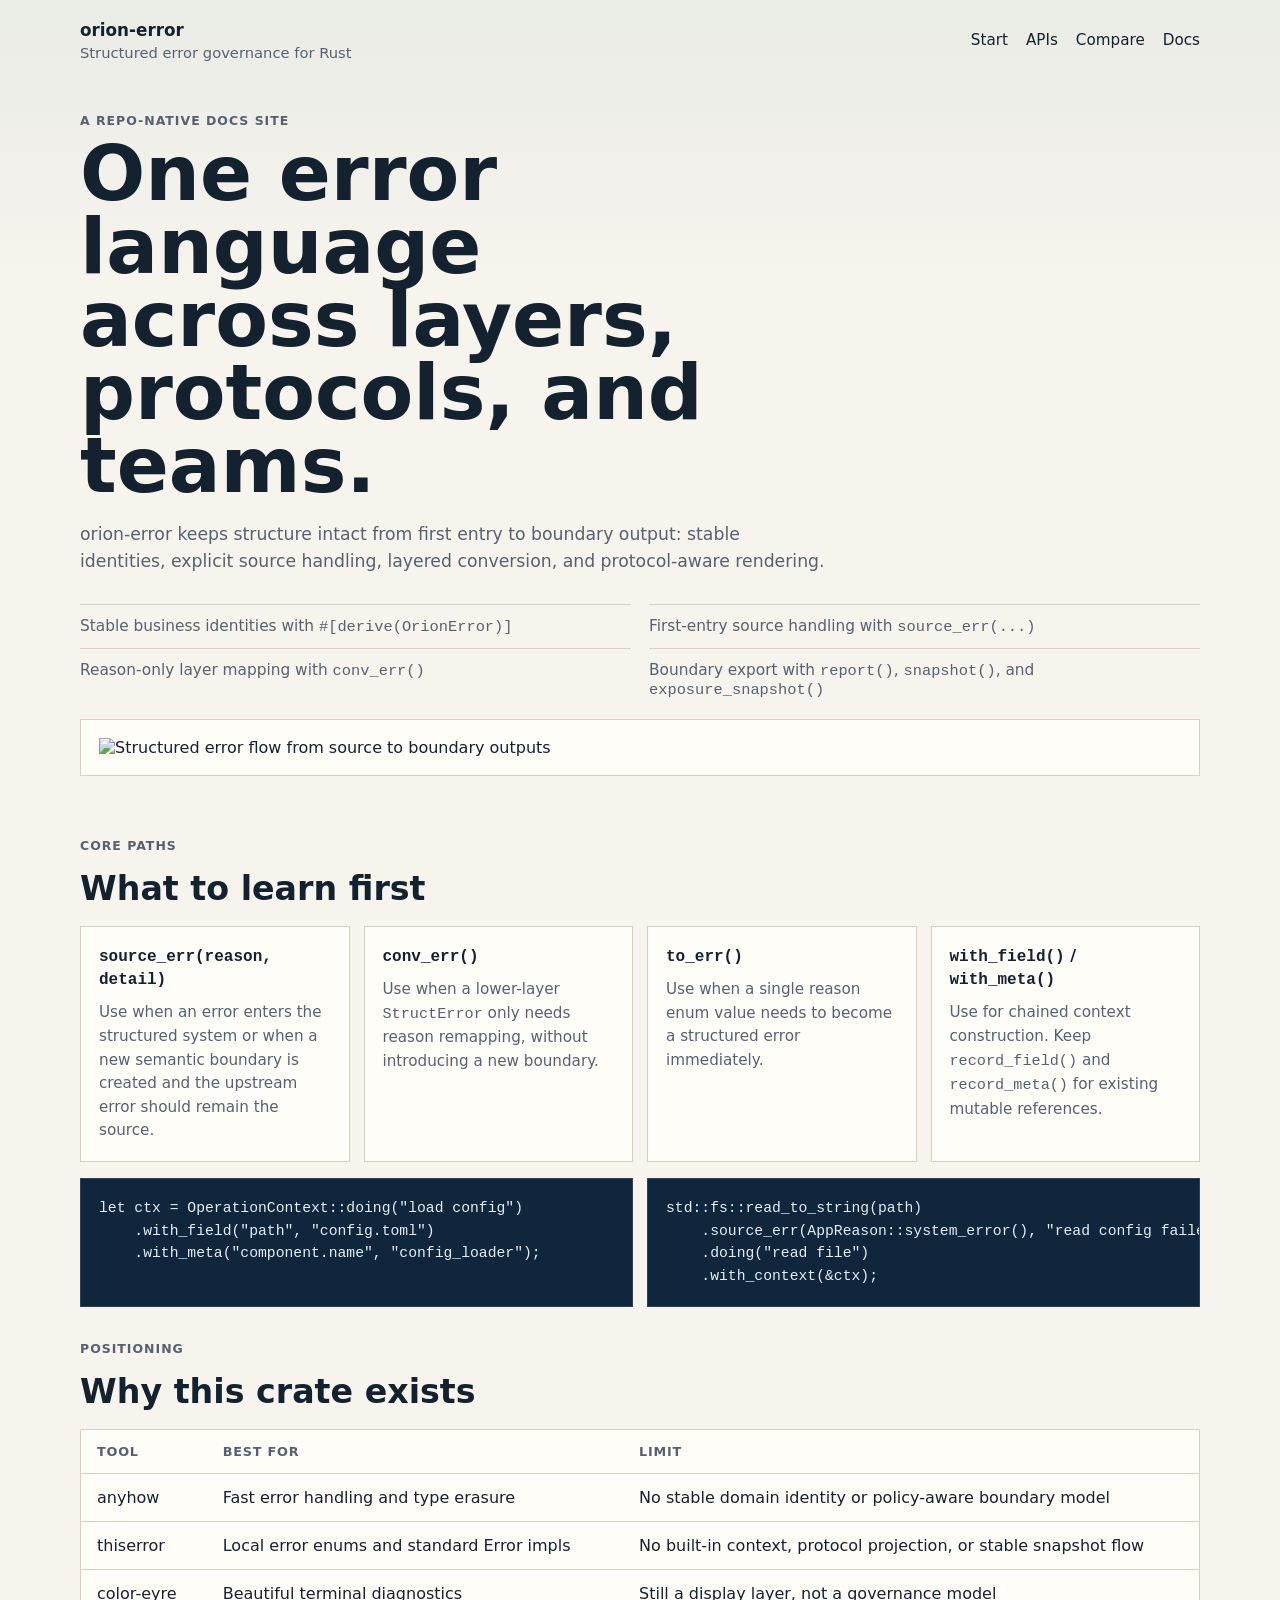
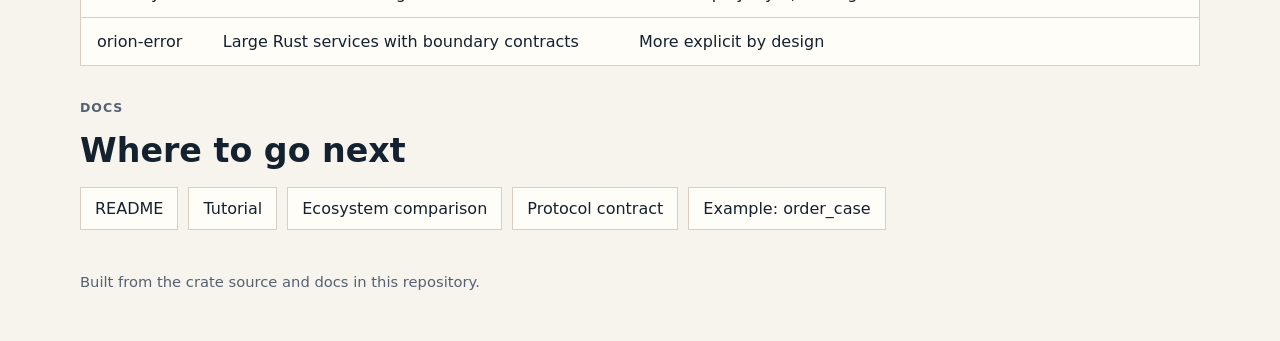
==== site/index.html @ f3ece8a0 "feat: improve context stack display, rename Path -> Call - Context stack now shows outermost first, " ====
<!doctype html>
<html lang="en">
  <head>
    <meta charset="utf-8">
    <meta name="viewport" content="width=device-width, initial-scale=1">
    <title>orion-error - Structured error governance for Rust</title>
    <meta
      name="description"
      content="orion-error is a structured error governance framework for large Rust codebases."
    >
    <link rel="stylesheet" href="./styles.css">
  </head>
  <body>
    <header class="topbar">
      <div class="brand">
        <span class="brand-mark">orion-error</span>
        <span class="brand-sub">Structured error governance for Rust</span>
      </div>
      <nav class="topnav" aria-label="Primary">
        <a href="#start">Start</a>
        <a href="#apis">APIs</a>
        <a href="#compare">Compare</a>
        <a href="#docs">Docs</a>
      </nav>
    </header>

    <main>
      <section class="hero" id="start">
        <p class="eyebrow">A repo-native docs site</p>
        <h1>One error language across layers, protocols, and teams.</h1>
        <p class="lede">
          orion-error keeps structure intact from first entry to boundary output:
          stable identities, explicit source handling, layered conversion, and
          protocol-aware rendering.
        </p>

        <div class="hero-points" aria-label="Key capabilities">
          <div>Stable business identities with <code>#[derive(OrionError)]</code></div>
          <div>First-entry source handling with <code>source_err(...)</code></div>
          <div>Reason-only layer mapping with <code>conv_err()</code></div>
          <div>Boundary export with <code>report()</code>, <code>snapshot()</code>, and <code>exposure_snapshot()</code></div>
        </div>

        <figure class="flow">
          <img src="./assets/flow.svg" alt="Structured error flow from source to boundary outputs">
        </figure>
      </section>

      <section class="band" id="apis">
        <div class="section-head">
          <p class="kicker">Core paths</p>
          <h2>What to learn first</h2>
        </div>

        <div class="api-grid">
          <article>
            <h3><code>source_err(reason, detail)</code></h3>
            <p>Use when an error enters the structured system or when a new semantic boundary is created and the upstream error should remain the source.</p>
          </article>
          <article>
            <h3><code>conv_err()</code></h3>
            <p>Use when a lower-layer <code>StructError</code> only needs reason remapping, without introducing a new boundary.</p>
          </article>
          <article>
            <h3><code>to_err()</code></h3>
            <p>Use when a single reason enum value needs to become a structured error immediately.</p>
          </article>
          <article>
            <h3><code>with_field()</code> / <code>with_meta()</code></h3>
            <p>Use for chained context construction. Keep <code>record_field()</code> and <code>record_meta()</code> for existing mutable references.</p>
          </article>
        </div>

        <div class="snippet-grid">
          <pre><code>let ctx = OperationContext::doing("load config")
    .with_field("path", "config.toml")
    .with_meta("component.name", "config_loader");</code></pre>
          <pre><code>std::fs::read_to_string(path)
    .source_err(AppReason::system_error(), "read config failed")?
    .doing("read file")
    .with_context(&ctx);</code></pre>
        </div>
      </section>

      <section class="band" id="compare">
        <div class="section-head">
          <p class="kicker">Positioning</p>
          <h2>Why this crate exists</h2>
        </div>

        <div class="compare-wrap">
          <table>
            <thead>
              <tr>
                <th>Tool</th>
                <th>Best for</th>
                <th>Limit</th>
              </tr>
            </thead>
            <tbody>
              <tr>
                <td>anyhow</td>
                <td>Fast error handling and type erasure</td>
                <td>No stable domain identity or policy-aware boundary model</td>
              </tr>
              <tr>
                <td>thiserror</td>
                <td>Local error enums and standard Error impls</td>
                <td>No built-in context, protocol projection, or stable snapshot flow</td>
              </tr>
              <tr>
                <td>color-eyre</td>
                <td>Beautiful terminal diagnostics</td>
                <td>Still a display layer, not a governance model</td>
              </tr>
              <tr>
                <td>orion-error</td>
                <td>Large Rust services with boundary contracts</td>
                <td>More explicit by design</td>
              </tr>
            </tbody>
          </table>
        </div>
      </section>

      <section class="band" id="docs">
        <div class="section-head">
          <p class="kicker">Docs</p>
          <h2>Where to go next</h2>
        </div>

        <div class="doc-links">
          <a href="https://github.com/galaxio-labs/orion-error/blob/main/README.md">README</a>
          <a href="https://github.com/galaxio-labs/orion-error/blob/main/docs/user/tutorial.md">Tutorial</a>
          <a href="https://github.com/galaxio-labs/orion-error/blob/main/docs/user/ecosystem-comparison.md">Ecosystem comparison</a>
          <a href="https://github.com/galaxio-labs/orion-error/blob/main/docs/user/protocol-contract.md">Protocol contract</a>
          <a href="https://github.com/galaxio-labs/orion-error/blob/main/examples/order_case.rs">Example: order_case</a>
        </div>
      </section>
    </main>

    <footer class="footer">
      <p>Built from the crate source and docs in this repository.</p>
    </footer>
  </body>
</html>
---- site/styles.css ----
:root {
  color-scheme: light;
  --bg: #f7f3ed;
  --panel: #fffdf8;
  --text: #14212f;
  --muted: #556172;
  --line: #d7cfc2;
  --accent: #0f766e;
  --accent-2: #b45309;
  --code-bg: #10263d;
  --code-text: #e5eef8;
}

* {
  box-sizing: border-box;
}

html {
  scroll-behavior: smooth;
}

body {
  margin: 0;
  font-family: Inter, ui-sans-serif, system-ui, -apple-system, BlinkMacSystemFont, "Segoe UI", sans-serif;
  background:
    linear-gradient(180deg, rgba(15, 118, 110, 0.06), transparent 280px),
    var(--bg);
  color: var(--text);
}

a {
  color: inherit;
  text-decoration: none;
}

code,
pre {
  font-family: ui-monospace, SFMono-Regular, SF Mono, Consolas, "Liberation Mono", monospace;
}

.topbar,
.hero,
.band,
.footer {
  width: min(1120px, calc(100% - 32px));
  margin: 0 auto;
}

.topbar {
  display: flex;
  align-items: center;
  justify-content: space-between;
  gap: 24px;
  padding: 20px 0 12px;
}

.brand {
  display: grid;
  gap: 4px;
}

.brand-mark {
  font-weight: 800;
  letter-spacing: 0;
  font-size: 1.05rem;
}

.brand-sub,
.eyebrow,
.kicker,
.lede,
.hero-points,
.footer {
  color: var(--muted);
}

.brand-sub {
  font-size: 0.92rem;
}

.topnav {
  display: flex;
  flex-wrap: wrap;
  gap: 18px;
  font-size: 0.95rem;
}

.topnav a {
  padding: 8px 0;
  border-bottom: 1px solid transparent;
}

.topnav a:hover {
  border-bottom-color: currentColor;
}

.hero {
  padding: 40px 0 28px;
}

.eyebrow,
.kicker {
  margin: 0 0 10px;
  text-transform: uppercase;
  letter-spacing: 0.08em;
  font-size: 0.78rem;
  font-weight: 700;
}

.hero h1 {
  margin: 0;
  max-width: 12ch;
  font-size: clamp(2.8rem, 6vw, 5.4rem);
  line-height: 0.95;
  letter-spacing: 0;
}

.lede {
  margin: 18px 0 0;
  max-width: 68ch;
  font-size: 1.08rem;
  line-height: 1.6;
}

.hero-points {
  display: grid;
  grid-template-columns: repeat(2, minmax(0, 1fr));
  gap: 12px 18px;
  margin: 28px 0 20px;
  font-size: 0.96rem;
}

.hero-points div {
  padding-top: 12px;
  border-top: 1px solid var(--line);
}

.flow {
  margin: 0;
  padding: 18px;
  border: 1px solid var(--line);
  background: var(--panel);
}

.flow img {
  display: block;
  width: 100%;
  height: auto;
}

.band {
  padding: 34px 0 0;
}

.section-head {
  display: grid;
  gap: 8px;
  margin-bottom: 18px;
}

.section-head h2 {
  margin: 0;
  font-size: clamp(1.6rem, 2.6vw, 2.35rem);
  line-height: 1.1;
}

.api-grid {
  display: grid;
  grid-template-columns: repeat(4, minmax(0, 1fr));
  gap: 14px;
}

.api-grid article {
  padding: 18px;
  border: 1px solid var(--line);
  background: var(--panel);
}

.api-grid h3 {
  margin: 0 0 10px;
  font-size: 1rem;
  line-height: 1.4;
}

.api-grid p {
  margin: 0;
  color: var(--muted);
  line-height: 1.55;
  font-size: 0.95rem;
}

.snippet-grid {
  display: grid;
  grid-template-columns: repeat(2, minmax(0, 1fr));
  gap: 14px;
  margin-top: 16px;
}

.snippet-grid pre {
  margin: 0;
  padding: 18px;
  overflow-x: auto;
  border: 1px solid #29415f;
  background: var(--code-bg);
  color: var(--code-text);
  font-size: 0.92rem;
  line-height: 1.55;
}

.compare-wrap {
  overflow-x: auto;
  border: 1px solid var(--line);
  background: var(--panel);
}

table {
  width: 100%;
  border-collapse: collapse;
  min-width: 720px;
}

th,
td {
  padding: 14px 16px;
  text-align: left;
  vertical-align: top;
  border-bottom: 1px solid var(--line);
}

th {
  font-size: 0.8rem;
  text-transform: uppercase;
  letter-spacing: 0.06em;
  color: var(--muted);
}

tbody tr:last-child td {
  border-bottom: 0;
}

.doc-links {
  display: flex;
  flex-wrap: wrap;
  gap: 10px;
}

.doc-links a {
  padding: 11px 14px;
  border: 1px solid var(--line);
  background: var(--panel);
}

.doc-links a:hover {
  border-color: var(--accent);
  color: var(--accent);
}

.footer {
  padding: 28px 0 36px;
  font-size: 0.92rem;
}

@media (max-width: 960px) {
  .api-grid,
  .snippet-grid,
  .hero-points {
    grid-template-columns: 1fr;
  }

  .topbar {
    align-items: flex-start;
    flex-direction: column;
  }

  .hero h1 {
    max-width: none;
  }
}
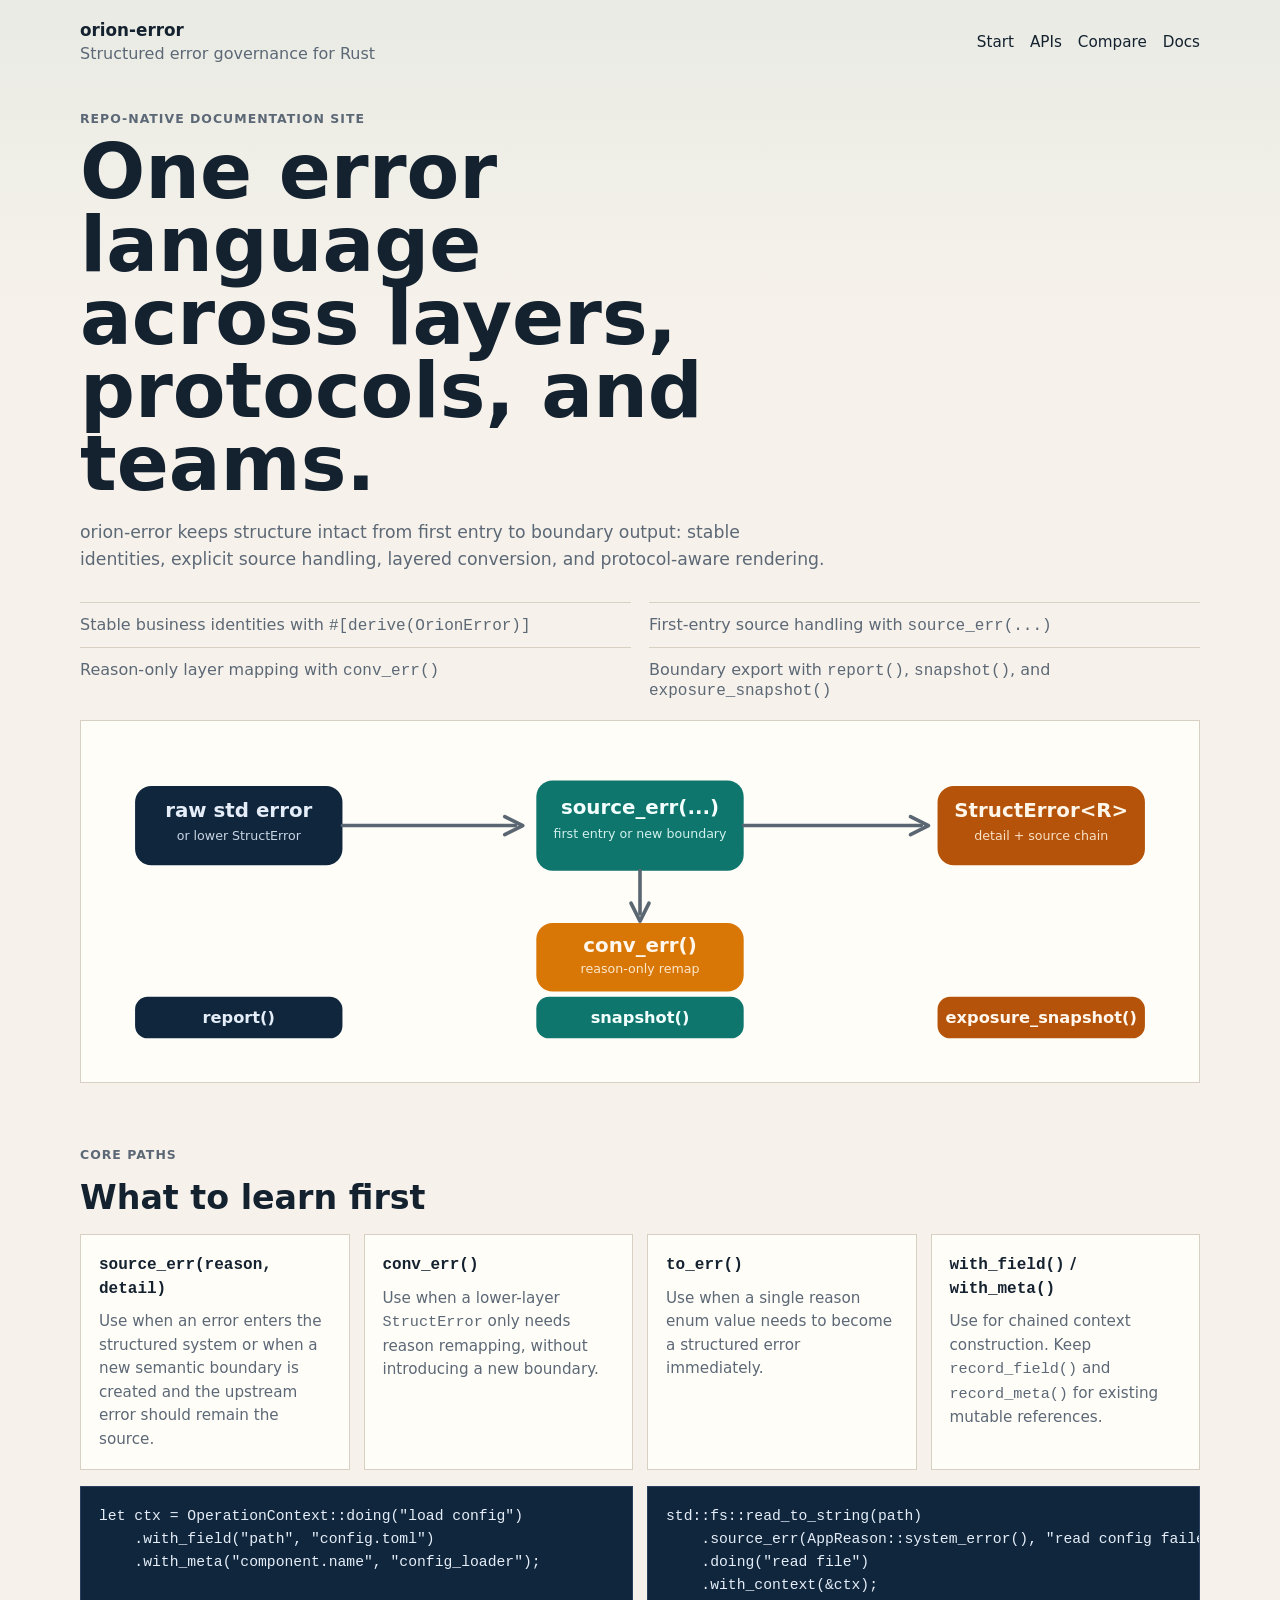
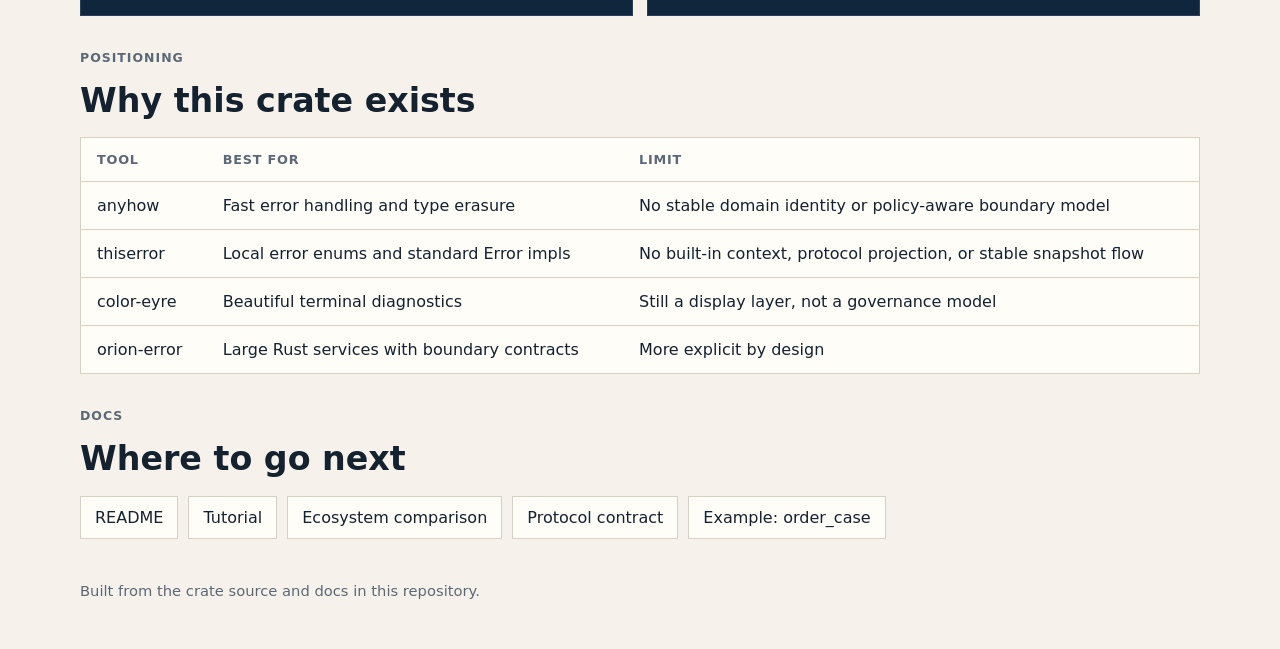
==== commit 5ea64aa4: "feat: show source frame call path and detail in display_chain tree" ====
--- a/site/index.html
+++ b/site/index.html
@@ -3,20 +3,217 @@
   <head>
     <meta charset="utf-8">
     <meta name="viewport" content="width=device-width, initial-scale=1">
-    <title>orion-error - Structured error governance for Rust</title>
-    <meta
-      name="description"
-      content="orion-error is a structured error governance framework for large Rust codebases."
-    >
-    <link rel="stylesheet" href="./styles.css">
+    <title>orion-error</title>
+    <meta name="description" content="Structured error governance for large Rust codebases.">
+    <style>
+      :root {
+        --bg: #f6f2eb;
+        --panel: #fffdf8;
+        --text: #14212f;
+        --muted: #5c6876;
+        --line: #d8d0c3;
+        --accent: #0f766e;
+        --code-bg: #10263d;
+        --code-text: #e5eef8;
+      }
+      * { box-sizing: border-box; }
+      html { scroll-behavior: smooth; }
+      body {
+        margin: 0;
+        font-family: Inter, ui-sans-serif, system-ui, -apple-system, BlinkMacSystemFont, "Segoe UI", sans-serif;
+        background: linear-gradient(180deg, rgba(15, 118, 110, 0.06), transparent 320px), var(--bg);
+        color: var(--text);
+      }
+      a { color: inherit; text-decoration: none; }
+      code, pre {
+        font-family: ui-monospace, SFMono-Regular, SF Mono, Consolas, "Liberation Mono", monospace;
+      }
+      .wrap {
+        width: min(1120px, calc(100% - 32px));
+        margin: 0 auto;
+      }
+      .topbar {
+        display: flex;
+        align-items: center;
+        justify-content: space-between;
+        gap: 20px;
+        padding: 20px 0 8px;
+      }
+      .brand {
+        display: grid;
+        gap: 4px;
+      }
+      .brand strong {
+        font-size: 1.05rem;
+      }
+      .brand span,
+      .eyebrow,
+      .lede,
+      .footer {
+        color: var(--muted);
+      }
+      .nav {
+        display: flex;
+        flex-wrap: wrap;
+        gap: 16px;
+        font-size: 0.95rem;
+      }
+      .hero {
+        padding: 40px 0 30px;
+      }
+      .eyebrow {
+        margin: 0 0 10px;
+        text-transform: uppercase;
+        letter-spacing: 0.08em;
+        font-size: 0.78rem;
+        font-weight: 700;
+      }
+      h1 {
+        margin: 0;
+        max-width: 12ch;
+        font-size: clamp(2.8rem, 6vw, 5.2rem);
+        line-height: 0.95;
+        letter-spacing: 0;
+      }
+      .lede {
+        margin: 18px 0 0;
+        max-width: 68ch;
+        font-size: 1.08rem;
+        line-height: 1.6;
+      }
+      .points {
+        display: grid;
+        grid-template-columns: repeat(2, minmax(0, 1fr));
+        gap: 12px 18px;
+        margin: 28px 0 20px;
+      }
+      .points div {
+        padding-top: 12px;
+        border-top: 1px solid var(--line);
+        color: var(--muted);
+      }
+      .flow {
+        margin: 0;
+        padding: 18px;
+        border: 1px solid var(--line);
+        background: var(--panel);
+      }
+      .flow svg {
+        display: block;
+        width: 100%;
+        height: auto;
+      }
+      .band {
+        padding: 34px 0 0;
+      }
+      .head {
+        display: grid;
+        gap: 8px;
+        margin-bottom: 18px;
+      }
+      .head h2 {
+        margin: 0;
+        font-size: clamp(1.6rem, 2.6vw, 2.3rem);
+        line-height: 1.1;
+      }
+      .grid {
+        display: grid;
+        grid-template-columns: repeat(4, minmax(0, 1fr));
+        gap: 14px;
+      }
+      .card {
+        padding: 18px;
+        border: 1px solid var(--line);
+        background: var(--panel);
+      }
+      .card h3 {
+        margin: 0 0 10px;
+        font-size: 1rem;
+        line-height: 1.4;
+      }
+      .card p {
+        margin: 0;
+        color: var(--muted);
+        line-height: 1.55;
+        font-size: 0.95rem;
+      }
+      .snippets {
+        display: grid;
+        grid-template-columns: repeat(2, minmax(0, 1fr));
+        gap: 14px;
+        margin-top: 16px;
+      }
+      pre {
+        margin: 0;
+        padding: 18px;
+        overflow-x: auto;
+        border: 1px solid #29415f;
+        background: var(--code-bg);
+        color: var(--code-text);
+        font-size: 0.92rem;
+        line-height: 1.55;
+      }
+      .table-wrap {
+        overflow-x: auto;
+        border: 1px solid var(--line);
+        background: var(--panel);
+      }
+      table {
+        width: 100%;
+        min-width: 720px;
+        border-collapse: collapse;
+      }
+      th,
+      td {
+        padding: 14px 16px;
+        text-align: left;
+        vertical-align: top;
+        border-bottom: 1px solid var(--line);
+      }
+      th {
+        font-size: 0.8rem;
+        text-transform: uppercase;
+        letter-spacing: 0.06em;
+        color: var(--muted);
+      }
+      tbody tr:last-child td { border-bottom: 0; }
+      .links {
+        display: flex;
+        flex-wrap: wrap;
+        gap: 10px;
+      }
+      .links a {
+        padding: 11px 14px;
+        border: 1px solid var(--line);
+        background: var(--panel);
+      }
+      .footer {
+        padding: 28px 0 36px;
+        font-size: 0.92rem;
+      }
+      @media (max-width: 960px) {
+        .grid,
+        .snippets,
+        .points {
+          grid-template-columns: 1fr;
+        }
+        .topbar {
+          flex-direction: column;
+          align-items: flex-start;
+        }
+        h1 {
+          max-width: none;
+        }
+      }
+    </style>
   </head>
   <body>
-    <header class="topbar">
+    <header class="wrap topbar">
       <div class="brand">
-        <span class="brand-mark">orion-error</span>
-        <span class="brand-sub">Structured error governance for Rust</span>
+        <strong>orion-error</strong>
+        <span>Structured error governance for Rust</span>
       </div>
-      <nav class="topnav" aria-label="Primary">
+      <nav class="nav" aria-label="Primary">
         <a href="#start">Start</a>
         <a href="#apis">APIs</a>
         <a href="#compare">Compare</a>
@@ -25,8 +222,8 @@
     </header>
 
     <main>
-      <section class="hero" id="start">
-        <p class="eyebrow">A repo-native docs site</p>
+      <section class="wrap hero" id="start">
+        <p class="eyebrow">Repo-native documentation site</p>
         <h1>One error language across layers, protocols, and teams.</h1>
         <p class="lede">
           orion-error keeps structure intact from first entry to boundary output:
@@ -34,7 +231,7 @@
           protocol-aware rendering.
         </p>
 
-        <div class="hero-points" aria-label="Key capabilities">
+        <div class="points" aria-label="Key capabilities">
           <div>Stable business identities with <code>#[derive(OrionError)]</code></div>
           <div>First-entry source handling with <code>source_err(...)</code></div>
           <div>Reason-only layer mapping with <code>conv_err()</code></div>
@@ -42,36 +239,62 @@
         </div>
 
         <figure class="flow">
-          <img src="./assets/flow.svg" alt="Structured error flow from source to boundary outputs">
+          <svg viewBox="0 0 1200 360" role="img" aria-label="Structured flow from raw error to boundary outputs">
+            <rect width="1200" height="360" rx="24" fill="#FFFDF8"/>
+            <rect x="40" y="52" width="230" height="88" rx="18" fill="#10263D"/>
+            <text x="155" y="86" text-anchor="middle" fill="#E5EEF8" font-size="22" font-weight="700">raw std error</text>
+            <text x="155" y="112" text-anchor="middle" fill="#C8D5E3" font-size="14">or lower StructError</text>
+            <rect x="485" y="46" width="230" height="100" rx="18" fill="#0F766E"/>
+            <text x="600" y="83" text-anchor="middle" fill="#F2FFFD" font-size="22" font-weight="700">source_err(...)</text>
+            <text x="600" y="110" text-anchor="middle" fill="#D1F0EC" font-size="14">first entry or new boundary</text>
+            <rect x="930" y="52" width="230" height="88" rx="18" fill="#B45309"/>
+            <text x="1045" y="86" text-anchor="middle" fill="#FFF6E9" font-size="22" font-weight="700">StructError&lt;R&gt;</text>
+            <text x="1045" y="112" text-anchor="middle" fill="#F9E1C6" font-size="14">detail + source chain</text>
+            <path d="M270 96H462" stroke="#5A6672" stroke-width="4" stroke-linecap="round"/>
+            <path d="M450 86L470 96L450 106" fill="none" stroke="#5A6672" stroke-width="4" stroke-linecap="round" stroke-linejoin="round"/>
+            <path d="M715 96H912" stroke="#5A6672" stroke-width="4" stroke-linecap="round"/>
+            <path d="M900 86L920 96L900 106" fill="none" stroke="#5A6672" stroke-width="4" stroke-linecap="round" stroke-linejoin="round"/>
+            <rect x="485" y="204" width="230" height="76" rx="18" fill="#D97706"/>
+            <text x="600" y="236" text-anchor="middle" fill="#FFF7ED" font-size="22" font-weight="700">conv_err()</text>
+            <text x="600" y="260" text-anchor="middle" fill="#FDE7CB" font-size="14">reason-only remap</text>
+            <path d="M600 146V194" stroke="#5A6672" stroke-width="4" stroke-linecap="round"/>
+            <path d="M590 182L600 202L610 182" fill="none" stroke="#5A6672" stroke-width="4" stroke-linecap="round" stroke-linejoin="round"/>
+            <rect x="40" y="286" width="230" height="46" rx="14" fill="#10263D"/>
+            <text x="155" y="315" text-anchor="middle" fill="#E5EEF8" font-size="18" font-weight="700">report()</text>
+            <rect x="485" y="286" width="230" height="46" rx="14" fill="#0F766E"/>
+            <text x="600" y="315" text-anchor="middle" fill="#F2FFFD" font-size="18" font-weight="700">snapshot()</text>
+            <rect x="930" y="286" width="230" height="46" rx="14" fill="#B45309"/>
+            <text x="1045" y="315" text-anchor="middle" fill="#FFF7ED" font-size="18" font-weight="700">exposure_snapshot()</text>
+          </svg>
         </figure>
       </section>
 
-      <section class="band" id="apis">
-        <div class="section-head">
-          <p class="kicker">Core paths</p>
+      <section class="wrap band" id="apis">
+        <div class="head">
+          <p class="eyebrow">Core paths</p>
           <h2>What to learn first</h2>
         </div>
 
-        <div class="api-grid">
-          <article>
+        <div class="grid">
+          <article class="card">
             <h3><code>source_err(reason, detail)</code></h3>
             <p>Use when an error enters the structured system or when a new semantic boundary is created and the upstream error should remain the source.</p>
           </article>
-          <article>
+          <article class="card">
             <h3><code>conv_err()</code></h3>
             <p>Use when a lower-layer <code>StructError</code> only needs reason remapping, without introducing a new boundary.</p>
           </article>
-          <article>
+          <article class="card">
             <h3><code>to_err()</code></h3>
             <p>Use when a single reason enum value needs to become a structured error immediately.</p>
           </article>
-          <article>
+          <article class="card">
             <h3><code>with_field()</code> / <code>with_meta()</code></h3>
             <p>Use for chained context construction. Keep <code>record_field()</code> and <code>record_meta()</code> for existing mutable references.</p>
           </article>
         </div>
 
-        <div class="snippet-grid">
+        <div class="snippets">
           <pre><code>let ctx = OperationContext::doing("load config")
     .with_field("path", "config.toml")
     .with_meta("component.name", "config_loader");</code></pre>
@@ -82,13 +305,13 @@
         </div>
       </section>
 
-      <section class="band" id="compare">
-        <div class="section-head">
-          <p class="kicker">Positioning</p>
+      <section class="wrap band" id="compare">
+        <div class="head">
+          <p class="eyebrow">Positioning</p>
           <h2>Why this crate exists</h2>
         </div>
 
-        <div class="compare-wrap">
+        <div class="table-wrap">
           <table>
             <thead>
               <tr>
@@ -123,23 +346,23 @@
         </div>
       </section>
 
-      <section class="band" id="docs">
-        <div class="section-head">
-          <p class="kicker">Docs</p>
+      <section class="wrap band" id="docs">
+        <div class="head">
+          <p class="eyebrow">Docs</p>
           <h2>Where to go next</h2>
         </div>
 
-        <div class="doc-links">
-          <a href="https://github.com/galaxio-labs/orion-error/blob/main/README.md">README</a>
-          <a href="https://github.com/galaxio-labs/orion-error/blob/main/docs/user/tutorial.md">Tutorial</a>
-          <a href="https://github.com/galaxio-labs/orion-error/blob/main/docs/user/ecosystem-comparison.md">Ecosystem comparison</a>
-          <a href="https://github.com/galaxio-labs/orion-error/blob/main/docs/user/protocol-contract.md">Protocol contract</a>
-          <a href="https://github.com/galaxio-labs/orion-error/blob/main/examples/order_case.rs">Example: order_case</a>
+        <div class="links">
+          <a href="../README.md">README</a>
+          <a href="../docs/user/tutorial.md">Tutorial</a>
+          <a href="../docs/user/ecosystem-comparison.md">Ecosystem comparison</a>
+          <a href="../docs/user/protocol-contract.md">Protocol contract</a>
+          <a href="../examples/order_case.rs">Example: order_case</a>
         </div>
       </section>
     </main>
 
-    <footer class="footer">
+    <footer class="wrap footer">
       <p>Built from the crate source and docs in this repository.</p>
     </footer>
   </body>
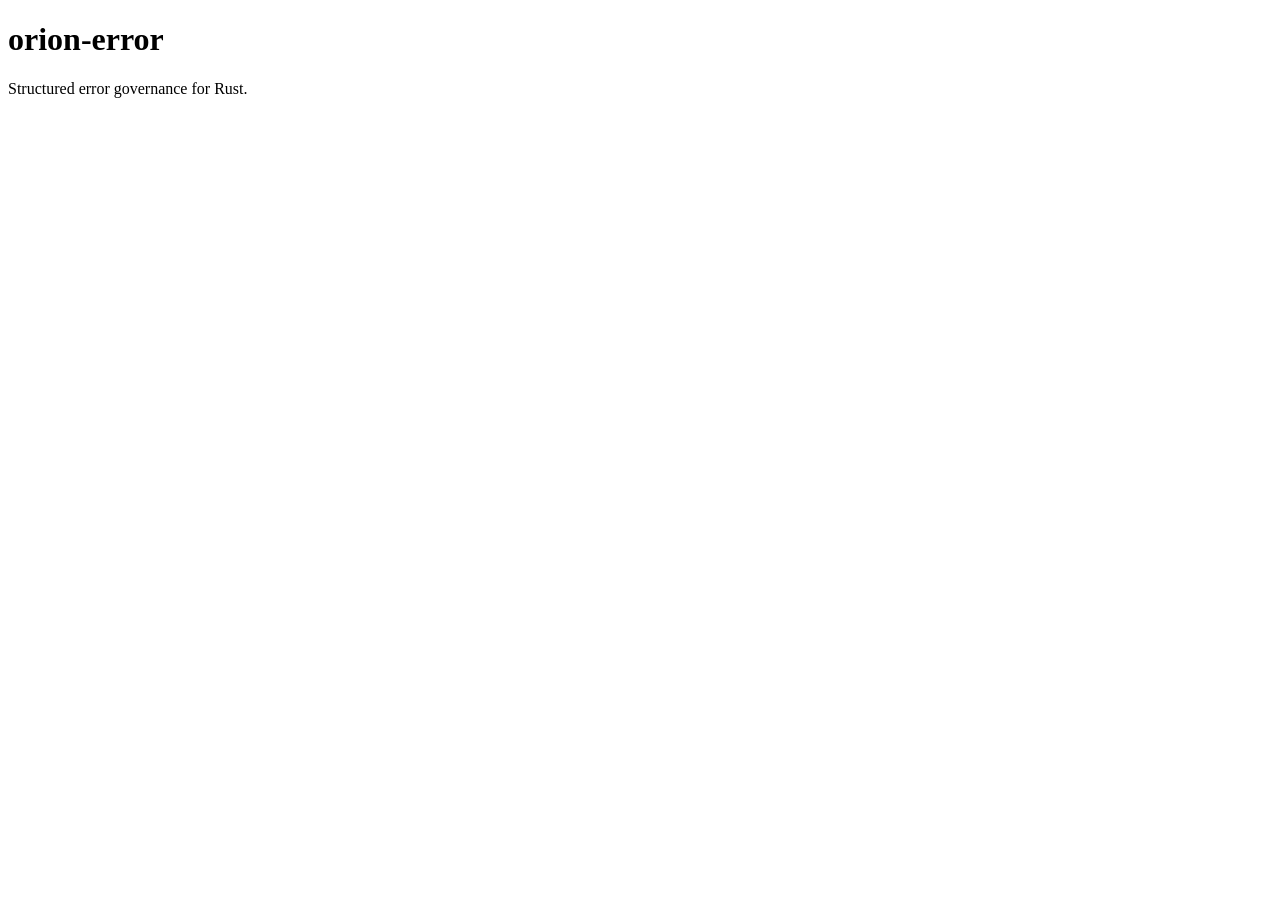
==== commit 0e454acc: "feat: capture and display source frame context_fields in display_chain" ====
--- a/site/index.html
+++ b/site/index.html
@@ -4,366 +4,11 @@
     <meta charset="utf-8">
     <meta name="viewport" content="width=device-width, initial-scale=1">
     <title>orion-error</title>
-    <meta name="description" content="Structured error governance for large Rust codebases.">
-    <style>
-      :root {
-        --bg: #f6f2eb;
-        --panel: #fffdf8;
-        --text: #14212f;
-        --muted: #5c6876;
-        --line: #d8d0c3;
-        --accent: #0f766e;
-        --code-bg: #10263d;
-        --code-text: #e5eef8;
-      }
-      * { box-sizing: border-box; }
-      html { scroll-behavior: smooth; }
-      body {
-        margin: 0;
-        font-family: Inter, ui-sans-serif, system-ui, -apple-system, BlinkMacSystemFont, "Segoe UI", sans-serif;
-        background: linear-gradient(180deg, rgba(15, 118, 110, 0.06), transparent 320px), var(--bg);
-        color: var(--text);
-      }
-      a { color: inherit; text-decoration: none; }
-      code, pre {
-        font-family: ui-monospace, SFMono-Regular, SF Mono, Consolas, "Liberation Mono", monospace;
-      }
-      .wrap {
-        width: min(1120px, calc(100% - 32px));
-        margin: 0 auto;
-      }
-      .topbar {
-        display: flex;
-        align-items: center;
-        justify-content: space-between;
-        gap: 20px;
-        padding: 20px 0 8px;
-      }
-      .brand {
-        display: grid;
-        gap: 4px;
-      }
-      .brand strong {
-        font-size: 1.05rem;
-      }
-      .brand span,
-      .eyebrow,
-      .lede,
-      .footer {
-        color: var(--muted);
-      }
-      .nav {
-        display: flex;
-        flex-wrap: wrap;
-        gap: 16px;
-        font-size: 0.95rem;
-      }
-      .hero {
-        padding: 40px 0 30px;
-      }
-      .eyebrow {
-        margin: 0 0 10px;
-        text-transform: uppercase;
-        letter-spacing: 0.08em;
-        font-size: 0.78rem;
-        font-weight: 700;
-      }
-      h1 {
-        margin: 0;
-        max-width: 12ch;
-        font-size: clamp(2.8rem, 6vw, 5.2rem);
-        line-height: 0.95;
-        letter-spacing: 0;
-      }
-      .lede {
-        margin: 18px 0 0;
-        max-width: 68ch;
-        font-size: 1.08rem;
-        line-height: 1.6;
-      }
-      .points {
-        display: grid;
-        grid-template-columns: repeat(2, minmax(0, 1fr));
-        gap: 12px 18px;
-        margin: 28px 0 20px;
-      }
-      .points div {
-        padding-top: 12px;
-        border-top: 1px solid var(--line);
-        color: var(--muted);
-      }
-      .flow {
-        margin: 0;
-        padding: 18px;
-        border: 1px solid var(--line);
-        background: var(--panel);
-      }
-      .flow svg {
-        display: block;
-        width: 100%;
-        height: auto;
-      }
-      .band {
-        padding: 34px 0 0;
-      }
-      .head {
-        display: grid;
-        gap: 8px;
-        margin-bottom: 18px;
-      }
-      .head h2 {
-        margin: 0;
-        font-size: clamp(1.6rem, 2.6vw, 2.3rem);
-        line-height: 1.1;
-      }
-      .grid {
-        display: grid;
-        grid-template-columns: repeat(4, minmax(0, 1fr));
-        gap: 14px;
-      }
-      .card {
-        padding: 18px;
-        border: 1px solid var(--line);
-        background: var(--panel);
-      }
-      .card h3 {
-        margin: 0 0 10px;
-        font-size: 1rem;
-        line-height: 1.4;
-      }
-      .card p {
-        margin: 0;
-        color: var(--muted);
-        line-height: 1.55;
-        font-size: 0.95rem;
-      }
-      .snippets {
-        display: grid;
-        grid-template-columns: repeat(2, minmax(0, 1fr));
-        gap: 14px;
-        margin-top: 16px;
-      }
-      pre {
-        margin: 0;
-        padding: 18px;
-        overflow-x: auto;
-        border: 1px solid #29415f;
-        background: var(--code-bg);
-        color: var(--code-text);
-        font-size: 0.92rem;
-        line-height: 1.55;
-      }
-      .table-wrap {
-        overflow-x: auto;
-        border: 1px solid var(--line);
-        background: var(--panel);
-      }
-      table {
-        width: 100%;
-        min-width: 720px;
-        border-collapse: collapse;
-      }
-      th,
-      td {
-        padding: 14px 16px;
-        text-align: left;
-        vertical-align: top;
-        border-bottom: 1px solid var(--line);
-      }
-      th {
-        font-size: 0.8rem;
-        text-transform: uppercase;
-        letter-spacing: 0.06em;
-        color: var(--muted);
-      }
-      tbody tr:last-child td { border-bottom: 0; }
-      .links {
-        display: flex;
-        flex-wrap: wrap;
-        gap: 10px;
-      }
-      .links a {
-        padding: 11px 14px;
-        border: 1px solid var(--line);
-        background: var(--panel);
-      }
-      .footer {
-        padding: 28px 0 36px;
-        font-size: 0.92rem;
-      }
-      @media (max-width: 960px) {
-        .grid,
-        .snippets,
-        .points {
-          grid-template-columns: 1fr;
-        }
-        .topbar {
-          flex-direction: column;
-          align-items: flex-start;
-        }
-        h1 {
-          max-width: none;
-        }
-      }
-    </style>
   </head>
   <body>
-    <header class="wrap topbar">
-      <div class="brand">
-        <strong>orion-error</strong>
-        <span>Structured error governance for Rust</span>
-      </div>
-      <nav class="nav" aria-label="Primary">
-        <a href="#start">Start</a>
-        <a href="#apis">APIs</a>
-        <a href="#compare">Compare</a>
-        <a href="#docs">Docs</a>
-      </nav>
-    </header>
-
     <main>
-      <section class="wrap hero" id="start">
-        <p class="eyebrow">Repo-native documentation site</p>
-        <h1>One error language across layers, protocols, and teams.</h1>
-        <p class="lede">
-          orion-error keeps structure intact from first entry to boundary output:
-          stable identities, explicit source handling, layered conversion, and
-          protocol-aware rendering.
-        </p>
-
-        <div class="points" aria-label="Key capabilities">
-          <div>Stable business identities with <code>#[derive(OrionError)]</code></div>
-          <div>First-entry source handling with <code>source_err(...)</code></div>
-          <div>Reason-only layer mapping with <code>conv_err()</code></div>
-          <div>Boundary export with <code>report()</code>, <code>snapshot()</code>, and <code>exposure_snapshot()</code></div>
-        </div>
-
-        <figure class="flow">
-          <svg viewBox="0 0 1200 360" role="img" aria-label="Structured flow from raw error to boundary outputs">
-            <rect width="1200" height="360" rx="24" fill="#FFFDF8"/>
-            <rect x="40" y="52" width="230" height="88" rx="18" fill="#10263D"/>
-            <text x="155" y="86" text-anchor="middle" fill="#E5EEF8" font-size="22" font-weight="700">raw std error</text>
-            <text x="155" y="112" text-anchor="middle" fill="#C8D5E3" font-size="14">or lower StructError</text>
-            <rect x="485" y="46" width="230" height="100" rx="18" fill="#0F766E"/>
-            <text x="600" y="83" text-anchor="middle" fill="#F2FFFD" font-size="22" font-weight="700">source_err(...)</text>
-            <text x="600" y="110" text-anchor="middle" fill="#D1F0EC" font-size="14">first entry or new boundary</text>
-            <rect x="930" y="52" width="230" height="88" rx="18" fill="#B45309"/>
-            <text x="1045" y="86" text-anchor="middle" fill="#FFF6E9" font-size="22" font-weight="700">StructError&lt;R&gt;</text>
-            <text x="1045" y="112" text-anchor="middle" fill="#F9E1C6" font-size="14">detail + source chain</text>
-            <path d="M270 96H462" stroke="#5A6672" stroke-width="4" stroke-linecap="round"/>
-            <path d="M450 86L470 96L450 106" fill="none" stroke="#5A6672" stroke-width="4" stroke-linecap="round" stroke-linejoin="round"/>
-            <path d="M715 96H912" stroke="#5A6672" stroke-width="4" stroke-linecap="round"/>
-            <path d="M900 86L920 96L900 106" fill="none" stroke="#5A6672" stroke-width="4" stroke-linecap="round" stroke-linejoin="round"/>
-            <rect x="485" y="204" width="230" height="76" rx="18" fill="#D97706"/>
-            <text x="600" y="236" text-anchor="middle" fill="#FFF7ED" font-size="22" font-weight="700">conv_err()</text>
-            <text x="600" y="260" text-anchor="middle" fill="#FDE7CB" font-size="14">reason-only remap</text>
-            <path d="M600 146V194" stroke="#5A6672" stroke-width="4" stroke-linecap="round"/>
-            <path d="M590 182L600 202L610 182" fill="none" stroke="#5A6672" stroke-width="4" stroke-linecap="round" stroke-linejoin="round"/>
-            <rect x="40" y="286" width="230" height="46" rx="14" fill="#10263D"/>
-            <text x="155" y="315" text-anchor="middle" fill="#E5EEF8" font-size="18" font-weight="700">report()</text>
-            <rect x="485" y="286" width="230" height="46" rx="14" fill="#0F766E"/>
-            <text x="600" y="315" text-anchor="middle" fill="#F2FFFD" font-size="18" font-weight="700">snapshot()</text>
-            <rect x="930" y="286" width="230" height="46" rx="14" fill="#B45309"/>
-            <text x="1045" y="315" text-anchor="middle" fill="#FFF7ED" font-size="18" font-weight="700">exposure_snapshot()</text>
-          </svg>
-        </figure>
-      </section>
-
-      <section class="wrap band" id="apis">
-        <div class="head">
-          <p class="eyebrow">Core paths</p>
-          <h2>What to learn first</h2>
-        </div>
-
-        <div class="grid">
-          <article class="card">
-            <h3><code>source_err(reason, detail)</code></h3>
-            <p>Use when an error enters the structured system or when a new semantic boundary is created and the upstream error should remain the source.</p>
-          </article>
-          <article class="card">
-            <h3><code>conv_err()</code></h3>
-            <p>Use when a lower-layer <code>StructError</code> only needs reason remapping, without introducing a new boundary.</p>
-          </article>
-          <article class="card">
-            <h3><code>to_err()</code></h3>
-            <p>Use when a single reason enum value needs to become a structured error immediately.</p>
-          </article>
-          <article class="card">
-            <h3><code>with_field()</code> / <code>with_meta()</code></h3>
-            <p>Use for chained context construction. Keep <code>record_field()</code> and <code>record_meta()</code> for existing mutable references.</p>
-          </article>
-        </div>
-
-        <div class="snippets">
-          <pre><code>let ctx = OperationContext::doing("load config")
-    .with_field("path", "config.toml")
-    .with_meta("component.name", "config_loader");</code></pre>
-          <pre><code>std::fs::read_to_string(path)
-    .source_err(AppReason::system_error(), "read config failed")?
-    .doing("read file")
-    .with_context(&ctx);</code></pre>
-        </div>
-      </section>
-
-      <section class="wrap band" id="compare">
-        <div class="head">
-          <p class="eyebrow">Positioning</p>
-          <h2>Why this crate exists</h2>
-        </div>
-
-        <div class="table-wrap">
-          <table>
-            <thead>
-              <tr>
-                <th>Tool</th>
-                <th>Best for</th>
-                <th>Limit</th>
-              </tr>
-            </thead>
-            <tbody>
-              <tr>
-                <td>anyhow</td>
-                <td>Fast error handling and type erasure</td>
-                <td>No stable domain identity or policy-aware boundary model</td>
-              </tr>
-              <tr>
-                <td>thiserror</td>
-                <td>Local error enums and standard Error impls</td>
-                <td>No built-in context, protocol projection, or stable snapshot flow</td>
-              </tr>
-              <tr>
-                <td>color-eyre</td>
-                <td>Beautiful terminal diagnostics</td>
-                <td>Still a display layer, not a governance model</td>
-              </tr>
-              <tr>
-                <td>orion-error</td>
-                <td>Large Rust services with boundary contracts</td>
-                <td>More explicit by design</td>
-              </tr>
-            </tbody>
-          </table>
-        </div>
-      </section>
-
-      <section class="wrap band" id="docs">
-        <div class="head">
-          <p class="eyebrow">Docs</p>
-          <h2>Where to go next</h2>
-        </div>
-
-        <div class="links">
-          <a href="../README.md">README</a>
-          <a href="../docs/user/tutorial.md">Tutorial</a>
-          <a href="../docs/user/ecosystem-comparison.md">Ecosystem comparison</a>
-          <a href="../docs/user/protocol-contract.md">Protocol contract</a>
-          <a href="../examples/order_case.rs">Example: order_case</a>
-        </div>
-      </section>
+      <h1>orion-error</h1>
+      <p>Structured error governance for Rust.</p>
     </main>
-
-    <footer class="wrap footer">
-      <p>Built from the crate source and docs in this repository.</p>
-    </footer>
   </body>
 </html>
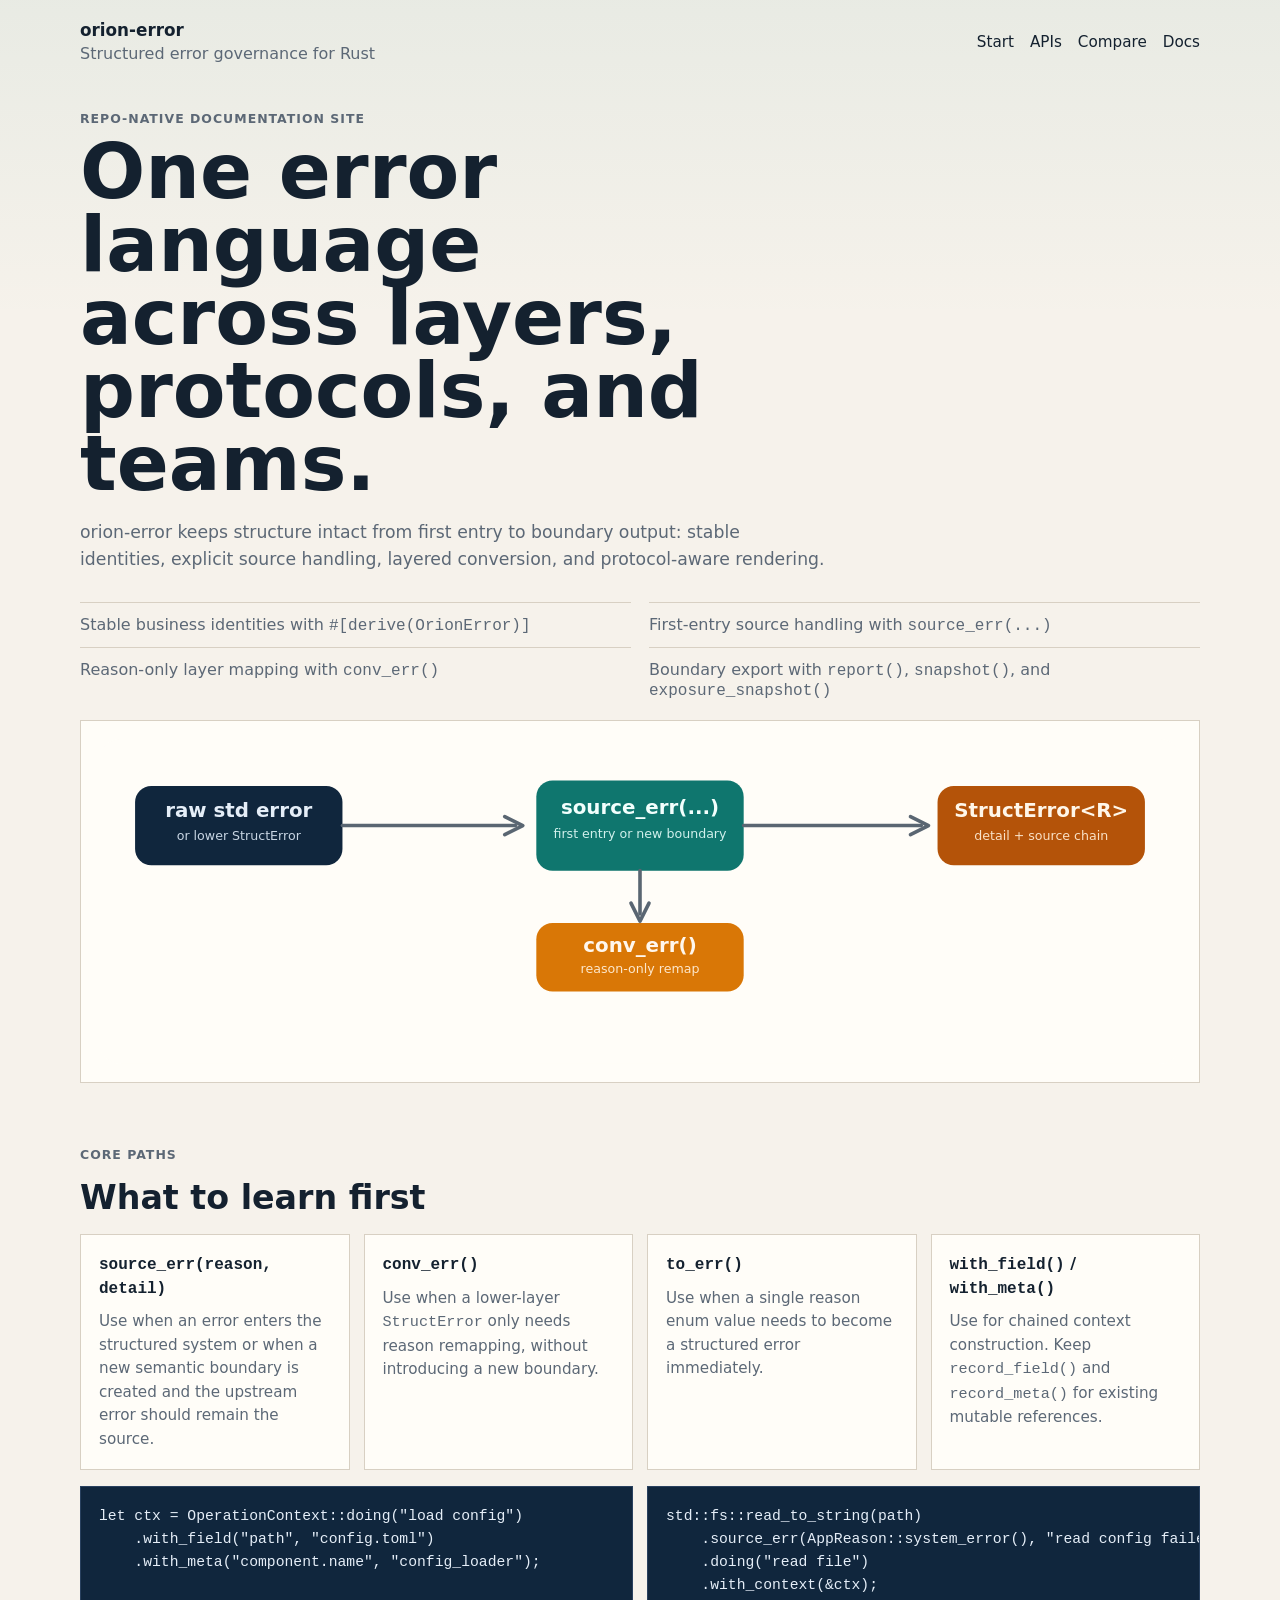
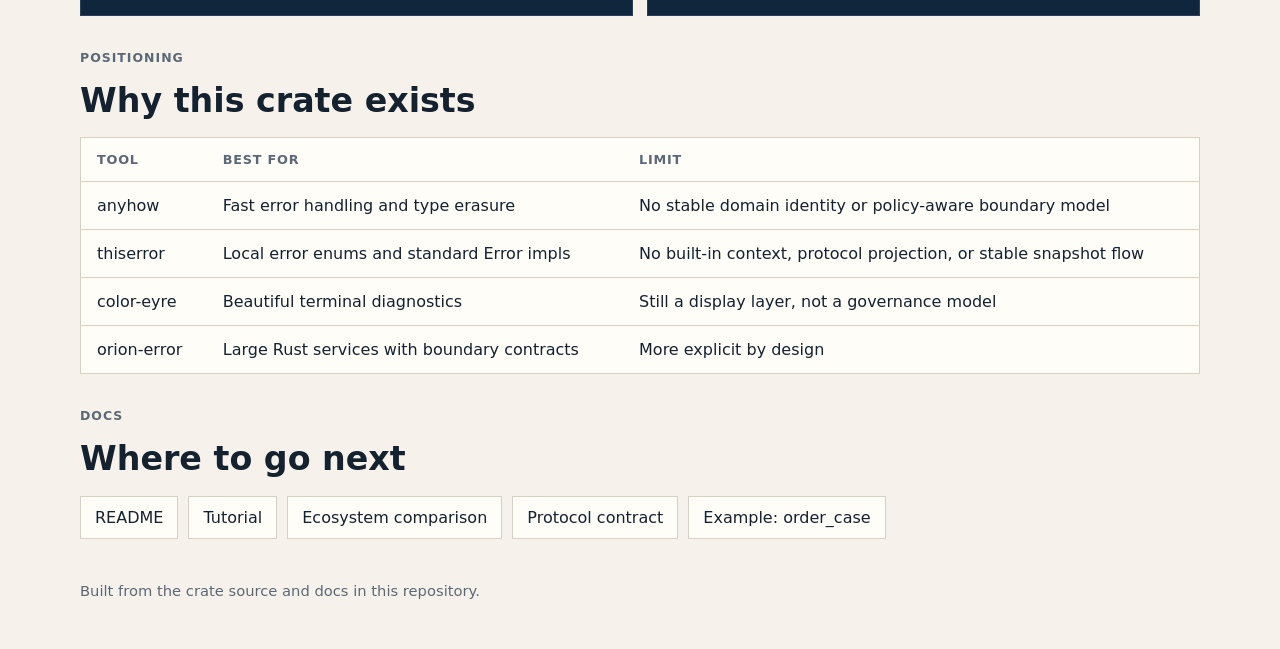
==== commit 8e91e063: "refactor: redesign display format for consistency New format:   -> Call:   call path   -> Info:   de" ====
--- a/site/index.html
+++ b/site/index.html
@@ -4,11 +4,315 @@
     <meta charset="utf-8">
     <meta name="viewport" content="width=device-width, initial-scale=1">
     <title>orion-error</title>
+    <meta name="description" content="Structured error governance for large Rust codebases.">
+    <style>
+      :root {
+        --bg: #f6f2eb;
+        --panel: #fffdf8;
+        --text: #14212f;
+        --muted: #5c6876;
+        --line: #d8d0c3;
+        --accent: #0f766e;
+        --code-bg: #10263d;
+        --code-text: #e5eef8;
+      }
+      * { box-sizing: border-box; }
+      body {
+        margin: 0;
+        font-family: Inter, ui-sans-serif, system-ui, -apple-system, BlinkMacSystemFont, "Segoe UI", sans-serif;
+        background: linear-gradient(180deg, rgba(15, 118, 110, 0.06), transparent 320px), var(--bg);
+        color: var(--text);
+      }
+      a { color: inherit; text-decoration: none; }
+      code, pre {
+        font-family: ui-monospace, SFMono-Regular, SF Mono, Consolas, "Liberation Mono", monospace;
+      }
+      .wrap {
+        width: min(1120px, calc(100% - 32px));
+        margin: 0 auto;
+      }
+      .topbar {
+        display: flex;
+        align-items: center;
+        justify-content: space-between;
+        gap: 20px;
+        padding: 20px 0 8px;
+      }
+      .brand {
+        display: grid;
+        gap: 4px;
+      }
+      .brand strong {
+        font-size: 1.05rem;
+      }
+      .brand span,
+      .eyebrow,
+      .lede,
+      .footer {
+        color: var(--muted);
+      }
+      .nav {
+        display: flex;
+        flex-wrap: wrap;
+        gap: 16px;
+        font-size: 0.95rem;
+      }
+      .hero { padding: 40px 0 30px; }
+      .eyebrow {
+        margin: 0 0 10px;
+        text-transform: uppercase;
+        letter-spacing: 0.08em;
+        font-size: 0.78rem;
+        font-weight: 700;
+      }
+      h1 {
+        margin: 0;
+        max-width: 12ch;
+        font-size: clamp(2.8rem, 6vw, 5.2rem);
+        line-height: 0.95;
+        letter-spacing: 0;
+      }
+      .lede {
+        margin: 18px 0 0;
+        max-width: 68ch;
+        font-size: 1.08rem;
+        line-height: 1.6;
+      }
+      .points {
+        display: grid;
+        grid-template-columns: repeat(2, minmax(0, 1fr));
+        gap: 12px 18px;
+        margin: 28px 0 20px;
+      }
+      .points div {
+        padding-top: 12px;
+        border-top: 1px solid var(--line);
+        color: var(--muted);
+      }
+      .flow {
+        margin: 0;
+        padding: 18px;
+        border: 1px solid var(--line);
+        background: var(--panel);
+      }
+      .flow svg { display: block; width: 100%; height: auto; }
+      .band { padding: 34px 0 0; }
+      .head {
+        display: grid;
+        gap: 8px;
+        margin-bottom: 18px;
+      }
+      .head h2 {
+        margin: 0;
+        font-size: clamp(1.6rem, 2.6vw, 2.3rem);
+        line-height: 1.1;
+      }
+      .grid {
+        display: grid;
+        grid-template-columns: repeat(4, minmax(0, 1fr));
+        gap: 14px;
+      }
+      .card {
+        padding: 18px;
+        border: 1px solid var(--line);
+        background: var(--panel);
+      }
+      .card h3 {
+        margin: 0 0 10px;
+        font-size: 1rem;
+        line-height: 1.4;
+      }
+      .card p {
+        margin: 0;
+        color: var(--muted);
+        line-height: 1.55;
+        font-size: 0.95rem;
+      }
+      .snippets {
+        display: grid;
+        grid-template-columns: repeat(2, minmax(0, 1fr));
+        gap: 14px;
+        margin-top: 16px;
+      }
+      pre {
+        margin: 0;
+        padding: 18px;
+        overflow-x: auto;
+        border: 1px solid #29415f;
+        background: var(--code-bg);
+        color: var(--code-text);
+        font-size: 0.92rem;
+        line-height: 1.55;
+      }
+      .table-wrap {
+        overflow-x: auto;
+        border: 1px solid var(--line);
+        background: var(--panel);
+      }
+      table {
+        width: 100%;
+        min-width: 720px;
+        border-collapse: collapse;
+      }
+      th, td {
+        padding: 14px 16px;
+        text-align: left;
+        vertical-align: top;
+        border-bottom: 1px solid var(--line);
+      }
+      th {
+        font-size: 0.8rem;
+        text-transform: uppercase;
+        letter-spacing: 0.06em;
+        color: var(--muted);
+      }
+      tbody tr:last-child td { border-bottom: 0; }
+      .links {
+        display: flex;
+        flex-wrap: wrap;
+        gap: 10px;
+      }
+      .links a {
+        padding: 11px 14px;
+        border: 1px solid var(--line);
+        background: var(--panel);
+      }
+      .footer {
+        padding: 28px 0 36px;
+        font-size: 0.92rem;
+      }
+      @media (max-width: 960px) {
+        .grid, .snippets, .points { grid-template-columns: 1fr; }
+        .topbar { flex-direction: column; align-items: flex-start; }
+        h1 { max-width: none; }
+      }
+    </style>
   </head>
   <body>
+    <header class="wrap topbar">
+      <div class="brand">
+        <strong>orion-error</strong>
+        <span>Structured error governance for Rust</span>
+      </div>
+      <nav class="nav" aria-label="Primary">
+        <a href="#start">Start</a>
+        <a href="#apis">APIs</a>
+        <a href="#compare">Compare</a>
+        <a href="#docs">Docs</a>
+      </nav>
+    </header>
+
     <main>
-      <h1>orion-error</h1>
-      <p>Structured error governance for Rust.</p>
+      <section class="wrap hero" id="start">
+        <p class="eyebrow">Repo-native documentation site</p>
+        <h1>One error language across layers, protocols, and teams.</h1>
+        <p class="lede">
+          orion-error keeps structure intact from first entry to boundary output:
+          stable identities, explicit source handling, layered conversion, and
+          protocol-aware rendering.
+        </p>
+        <div class="points" aria-label="Key capabilities">
+          <div>Stable business identities with <code>#[derive(OrionError)]</code></div>
+          <div>First-entry source handling with <code>source_err(...)</code></div>
+          <div>Reason-only layer mapping with <code>conv_err()</code></div>
+          <div>Boundary export with <code>report()</code>, <code>snapshot()</code>, and <code>exposure_snapshot()</code></div>
+        </div>
+        <figure class="flow">
+          <svg viewBox="0 0 1200 360" role="img" aria-label="Structured flow from raw error to boundary outputs">
+            <rect width="1200" height="360" rx="24" fill="#FFFDF8"/>
+            <rect x="40" y="52" width="230" height="88" rx="18" fill="#10263D"/>
+            <text x="155" y="86" text-anchor="middle" fill="#E5EEF8" font-size="22" font-weight="700">raw std error</text>
+            <text x="155" y="112" text-anchor="middle" fill="#C8D5E3" font-size="14">or lower StructError</text>
+            <rect x="485" y="46" width="230" height="100" rx="18" fill="#0F766E"/>
+            <text x="600" y="83" text-anchor="middle" fill="#F2FFFD" font-size="22" font-weight="700">source_err(...)</text>
+            <text x="600" y="110" text-anchor="middle" fill="#D1F0EC" font-size="14">first entry or new boundary</text>
+            <rect x="930" y="52" width="230" height="88" rx="18" fill="#B45309"/>
+            <text x="1045" y="86" text-anchor="middle" fill="#FFF6E9" font-size="22" font-weight="700">StructError&lt;R&gt;</text>
+            <text x="1045" y="112" text-anchor="middle" fill="#F9E1C6" font-size="14">detail + source chain</text>
+            <path d="M270 96H462" stroke="#5A6672" stroke-width="4" stroke-linecap="round"/>
+            <path d="M450 86L470 96L450 106" fill="none" stroke="#5A6672" stroke-width="4" stroke-linecap="round" stroke-linejoin="round"/>
+            <path d="M715 96H912" stroke="#5A6672" stroke-width="4" stroke-linecap="round"/>
+            <path d="M900 86L920 96L900 106" fill="none" stroke="#5A6672" stroke-width="4" stroke-linecap="round" stroke-linejoin="round"/>
+            <rect x="485" y="204" width="230" height="76" rx="18" fill="#D97706"/>
+            <text x="600" y="236" text-anchor="middle" fill="#FFF7ED" font-size="22" font-weight="700">conv_err()</text>
+            <text x="600" y="260" text-anchor="middle" fill="#FDE7CB" font-size="14">reason-only remap</text>
+            <path d="M600 146V194" stroke="#5A6672" stroke-width="4" stroke-linecap="round"/>
+            <path d="M590 182L600 202L610 182" fill="none" stroke="#5A6672" stroke-width="4" stroke-linecap="round" stroke-linejoin="round"/>
+          </svg>
+        </figure>
+      </section>
+
+      <section class="wrap band" id="apis">
+        <div class="head">
+          <p class="eyebrow">Core paths</p>
+          <h2>What to learn first</h2>
+        </div>
+        <div class="grid">
+          <article class="card">
+            <h3><code>source_err(reason, detail)</code></h3>
+            <p>Use when an error enters the structured system or when a new semantic boundary is created and the upstream error should remain the source.</p>
+          </article>
+          <article class="card">
+            <h3><code>conv_err()</code></h3>
+            <p>Use when a lower-layer <code>StructError</code> only needs reason remapping, without introducing a new boundary.</p>
+          </article>
+          <article class="card">
+            <h3><code>to_err()</code></h3>
+            <p>Use when a single reason enum value needs to become a structured error immediately.</p>
+          </article>
+          <article class="card">
+            <h3><code>with_field()</code> / <code>with_meta()</code></h3>
+            <p>Use for chained context construction. Keep <code>record_field()</code> and <code>record_meta()</code> for existing mutable references.</p>
+          </article>
+        </div>
+        <div class="snippets">
+          <pre><code>let ctx = OperationContext::doing("load config")
+    .with_field("path", "config.toml")
+    .with_meta("component.name", "config_loader");</code></pre>
+          <pre><code>std::fs::read_to_string(path)
+    .source_err(AppReason::system_error(), "read config failed")?
+    .doing("read file")
+    .with_context(&ctx);</code></pre>
+        </div>
+      </section>
+
+      <section class="wrap band" id="compare">
+        <div class="head">
+          <p class="eyebrow">Positioning</p>
+          <h2>Why this crate exists</h2>
+        </div>
+        <div class="table-wrap">
+          <table>
+            <thead>
+              <tr><th>Tool</th><th>Best for</th><th>Limit</th></tr>
+            </thead>
+            <tbody>
+              <tr><td>anyhow</td><td>Fast error handling and type erasure</td><td>No stable domain identity or policy-aware boundary model</td></tr>
+              <tr><td>thiserror</td><td>Local error enums and standard Error impls</td><td>No built-in context, protocol projection, or stable snapshot flow</td></tr>
+              <tr><td>color-eyre</td><td>Beautiful terminal diagnostics</td><td>Still a display layer, not a governance model</td></tr>
+              <tr><td>orion-error</td><td>Large Rust services with boundary contracts</td><td>More explicit by design</td></tr>
+            </tbody>
+          </table>
+        </div>
+      </section>
+
+      <section class="wrap band" id="docs">
+        <div class="head">
+          <p class="eyebrow">Docs</p>
+          <h2>Where to go next</h2>
+        </div>
+        <div class="links">
+          <a href="../README.md">README</a>
+          <a href="../docs/user/tutorial.md">Tutorial</a>
+          <a href="../docs/user/ecosystem-comparison.md">Ecosystem comparison</a>
+          <a href="../docs/user/protocol-contract.md">Protocol contract</a>
+          <a href="../examples/order_case.rs">Example: order_case</a>
+        </div>
+      </section>
     </main>
+
+    <footer class="wrap footer">
+      <p>Built from the crate source and docs in this repository.</p>
+    </footer>
   </body>
 </html>
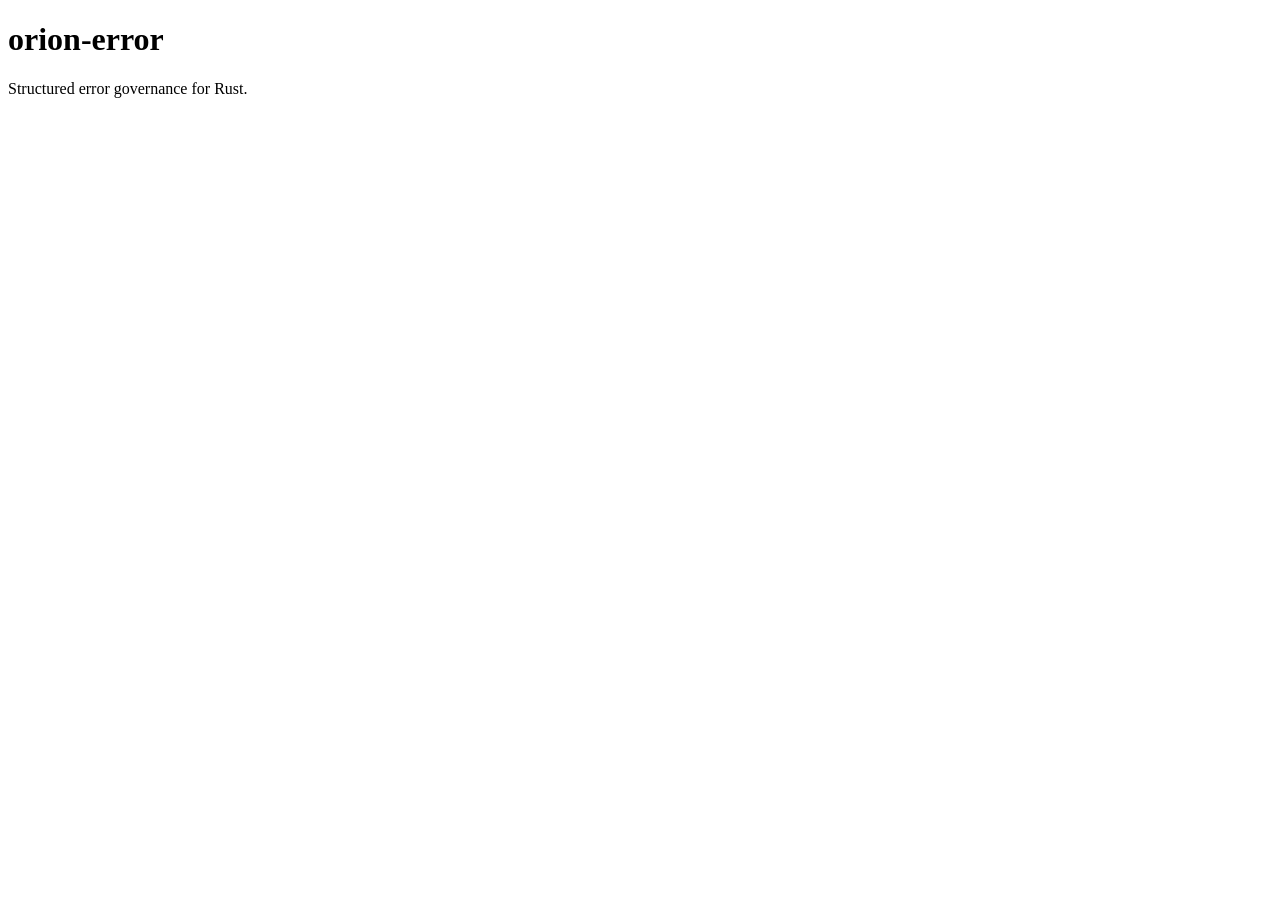
==== commit efaf186c: "fix: update tests for new Display format (no inline -> Source:)" ====
--- a/site/index.html
+++ b/site/index.html
@@ -5,314 +5,11 @@
     <meta name="viewport" content="width=device-width, initial-scale=1">
     <title>orion-error</title>
     <meta name="description" content="Structured error governance for large Rust codebases.">
-    <style>
-      :root {
-        --bg: #f6f2eb;
-        --panel: #fffdf8;
-        --text: #14212f;
-        --muted: #5c6876;
-        --line: #d8d0c3;
-        --accent: #0f766e;
-        --code-bg: #10263d;
-        --code-text: #e5eef8;
-      }
-      * { box-sizing: border-box; }
-      body {
-        margin: 0;
-        font-family: Inter, ui-sans-serif, system-ui, -apple-system, BlinkMacSystemFont, "Segoe UI", sans-serif;
-        background: linear-gradient(180deg, rgba(15, 118, 110, 0.06), transparent 320px), var(--bg);
-        color: var(--text);
-      }
-      a { color: inherit; text-decoration: none; }
-      code, pre {
-        font-family: ui-monospace, SFMono-Regular, SF Mono, Consolas, "Liberation Mono", monospace;
-      }
-      .wrap {
-        width: min(1120px, calc(100% - 32px));
-        margin: 0 auto;
-      }
-      .topbar {
-        display: flex;
-        align-items: center;
-        justify-content: space-between;
-        gap: 20px;
-        padding: 20px 0 8px;
-      }
-      .brand {
-        display: grid;
-        gap: 4px;
-      }
-      .brand strong {
-        font-size: 1.05rem;
-      }
-      .brand span,
-      .eyebrow,
-      .lede,
-      .footer {
-        color: var(--muted);
-      }
-      .nav {
-        display: flex;
-        flex-wrap: wrap;
-        gap: 16px;
-        font-size: 0.95rem;
-      }
-      .hero { padding: 40px 0 30px; }
-      .eyebrow {
-        margin: 0 0 10px;
-        text-transform: uppercase;
-        letter-spacing: 0.08em;
-        font-size: 0.78rem;
-        font-weight: 700;
-      }
-      h1 {
-        margin: 0;
-        max-width: 12ch;
-        font-size: clamp(2.8rem, 6vw, 5.2rem);
-        line-height: 0.95;
-        letter-spacing: 0;
-      }
-      .lede {
-        margin: 18px 0 0;
-        max-width: 68ch;
-        font-size: 1.08rem;
-        line-height: 1.6;
-      }
-      .points {
-        display: grid;
-        grid-template-columns: repeat(2, minmax(0, 1fr));
-        gap: 12px 18px;
-        margin: 28px 0 20px;
-      }
-      .points div {
-        padding-top: 12px;
-        border-top: 1px solid var(--line);
-        color: var(--muted);
-      }
-      .flow {
-        margin: 0;
-        padding: 18px;
-        border: 1px solid var(--line);
-        background: var(--panel);
-      }
-      .flow svg { display: block; width: 100%; height: auto; }
-      .band { padding: 34px 0 0; }
-      .head {
-        display: grid;
-        gap: 8px;
-        margin-bottom: 18px;
-      }
-      .head h2 {
-        margin: 0;
-        font-size: clamp(1.6rem, 2.6vw, 2.3rem);
-        line-height: 1.1;
-      }
-      .grid {
-        display: grid;
-        grid-template-columns: repeat(4, minmax(0, 1fr));
-        gap: 14px;
-      }
-      .card {
-        padding: 18px;
-        border: 1px solid var(--line);
-        background: var(--panel);
-      }
-      .card h3 {
-        margin: 0 0 10px;
-        font-size: 1rem;
-        line-height: 1.4;
-      }
-      .card p {
-        margin: 0;
-        color: var(--muted);
-        line-height: 1.55;
-        font-size: 0.95rem;
-      }
-      .snippets {
-        display: grid;
-        grid-template-columns: repeat(2, minmax(0, 1fr));
-        gap: 14px;
-        margin-top: 16px;
-      }
-      pre {
-        margin: 0;
-        padding: 18px;
-        overflow-x: auto;
-        border: 1px solid #29415f;
-        background: var(--code-bg);
-        color: var(--code-text);
-        font-size: 0.92rem;
-        line-height: 1.55;
-      }
-      .table-wrap {
-        overflow-x: auto;
-        border: 1px solid var(--line);
-        background: var(--panel);
-      }
-      table {
-        width: 100%;
-        min-width: 720px;
-        border-collapse: collapse;
-      }
-      th, td {
-        padding: 14px 16px;
-        text-align: left;
-        vertical-align: top;
-        border-bottom: 1px solid var(--line);
-      }
-      th {
-        font-size: 0.8rem;
-        text-transform: uppercase;
-        letter-spacing: 0.06em;
-        color: var(--muted);
-      }
-      tbody tr:last-child td { border-bottom: 0; }
-      .links {
-        display: flex;
-        flex-wrap: wrap;
-        gap: 10px;
-      }
-      .links a {
-        padding: 11px 14px;
-        border: 1px solid var(--line);
-        background: var(--panel);
-      }
-      .footer {
-        padding: 28px 0 36px;
-        font-size: 0.92rem;
-      }
-      @media (max-width: 960px) {
-        .grid, .snippets, .points { grid-template-columns: 1fr; }
-        .topbar { flex-direction: column; align-items: flex-start; }
-        h1 { max-width: none; }
-      }
-    </style>
   </head>
   <body>
-    <header class="wrap topbar">
-      <div class="brand">
-        <strong>orion-error</strong>
-        <span>Structured error governance for Rust</span>
-      </div>
-      <nav class="nav" aria-label="Primary">
-        <a href="#start">Start</a>
-        <a href="#apis">APIs</a>
-        <a href="#compare">Compare</a>
-        <a href="#docs">Docs</a>
-      </nav>
-    </header>
-
     <main>
-      <section class="wrap hero" id="start">
-        <p class="eyebrow">Repo-native documentation site</p>
-        <h1>One error language across layers, protocols, and teams.</h1>
-        <p class="lede">
-          orion-error keeps structure intact from first entry to boundary output:
-          stable identities, explicit source handling, layered conversion, and
-          protocol-aware rendering.
-        </p>
-        <div class="points" aria-label="Key capabilities">
-          <div>Stable business identities with <code>#[derive(OrionError)]</code></div>
-          <div>First-entry source handling with <code>source_err(...)</code></div>
-          <div>Reason-only layer mapping with <code>conv_err()</code></div>
-          <div>Boundary export with <code>report()</code>, <code>snapshot()</code>, and <code>exposure_snapshot()</code></div>
-        </div>
-        <figure class="flow">
-          <svg viewBox="0 0 1200 360" role="img" aria-label="Structured flow from raw error to boundary outputs">
-            <rect width="1200" height="360" rx="24" fill="#FFFDF8"/>
-            <rect x="40" y="52" width="230" height="88" rx="18" fill="#10263D"/>
-            <text x="155" y="86" text-anchor="middle" fill="#E5EEF8" font-size="22" font-weight="700">raw std error</text>
-            <text x="155" y="112" text-anchor="middle" fill="#C8D5E3" font-size="14">or lower StructError</text>
-            <rect x="485" y="46" width="230" height="100" rx="18" fill="#0F766E"/>
-            <text x="600" y="83" text-anchor="middle" fill="#F2FFFD" font-size="22" font-weight="700">source_err(...)</text>
-            <text x="600" y="110" text-anchor="middle" fill="#D1F0EC" font-size="14">first entry or new boundary</text>
-            <rect x="930" y="52" width="230" height="88" rx="18" fill="#B45309"/>
-            <text x="1045" y="86" text-anchor="middle" fill="#FFF6E9" font-size="22" font-weight="700">StructError&lt;R&gt;</text>
-            <text x="1045" y="112" text-anchor="middle" fill="#F9E1C6" font-size="14">detail + source chain</text>
-            <path d="M270 96H462" stroke="#5A6672" stroke-width="4" stroke-linecap="round"/>
-            <path d="M450 86L470 96L450 106" fill="none" stroke="#5A6672" stroke-width="4" stroke-linecap="round" stroke-linejoin="round"/>
-            <path d="M715 96H912" stroke="#5A6672" stroke-width="4" stroke-linecap="round"/>
-            <path d="M900 86L920 96L900 106" fill="none" stroke="#5A6672" stroke-width="4" stroke-linecap="round" stroke-linejoin="round"/>
-            <rect x="485" y="204" width="230" height="76" rx="18" fill="#D97706"/>
-            <text x="600" y="236" text-anchor="middle" fill="#FFF7ED" font-size="22" font-weight="700">conv_err()</text>
-            <text x="600" y="260" text-anchor="middle" fill="#FDE7CB" font-size="14">reason-only remap</text>
-            <path d="M600 146V194" stroke="#5A6672" stroke-width="4" stroke-linecap="round"/>
-            <path d="M590 182L600 202L610 182" fill="none" stroke="#5A6672" stroke-width="4" stroke-linecap="round" stroke-linejoin="round"/>
-          </svg>
-        </figure>
-      </section>
-
-      <section class="wrap band" id="apis">
-        <div class="head">
-          <p class="eyebrow">Core paths</p>
-          <h2>What to learn first</h2>
-        </div>
-        <div class="grid">
-          <article class="card">
-            <h3><code>source_err(reason, detail)</code></h3>
-            <p>Use when an error enters the structured system or when a new semantic boundary is created and the upstream error should remain the source.</p>
-          </article>
-          <article class="card">
-            <h3><code>conv_err()</code></h3>
-            <p>Use when a lower-layer <code>StructError</code> only needs reason remapping, without introducing a new boundary.</p>
-          </article>
-          <article class="card">
-            <h3><code>to_err()</code></h3>
-            <p>Use when a single reason enum value needs to become a structured error immediately.</p>
-          </article>
-          <article class="card">
-            <h3><code>with_field()</code> / <code>with_meta()</code></h3>
-            <p>Use for chained context construction. Keep <code>record_field()</code> and <code>record_meta()</code> for existing mutable references.</p>
-          </article>
-        </div>
-        <div class="snippets">
-          <pre><code>let ctx = OperationContext::doing("load config")
-    .with_field("path", "config.toml")
-    .with_meta("component.name", "config_loader");</code></pre>
-          <pre><code>std::fs::read_to_string(path)
-    .source_err(AppReason::system_error(), "read config failed")?
-    .doing("read file")
-    .with_context(&ctx);</code></pre>
-        </div>
-      </section>
-
-      <section class="wrap band" id="compare">
-        <div class="head">
-          <p class="eyebrow">Positioning</p>
-          <h2>Why this crate exists</h2>
-        </div>
-        <div class="table-wrap">
-          <table>
-            <thead>
-              <tr><th>Tool</th><th>Best for</th><th>Limit</th></tr>
-            </thead>
-            <tbody>
-              <tr><td>anyhow</td><td>Fast error handling and type erasure</td><td>No stable domain identity or policy-aware boundary model</td></tr>
-              <tr><td>thiserror</td><td>Local error enums and standard Error impls</td><td>No built-in context, protocol projection, or stable snapshot flow</td></tr>
-              <tr><td>color-eyre</td><td>Beautiful terminal diagnostics</td><td>Still a display layer, not a governance model</td></tr>
-              <tr><td>orion-error</td><td>Large Rust services with boundary contracts</td><td>More explicit by design</td></tr>
-            </tbody>
-          </table>
-        </div>
-      </section>
-
-      <section class="wrap band" id="docs">
-        <div class="head">
-          <p class="eyebrow">Docs</p>
-          <h2>Where to go next</h2>
-        </div>
-        <div class="links">
-          <a href="../README.md">README</a>
-          <a href="../docs/user/tutorial.md">Tutorial</a>
-          <a href="../docs/user/ecosystem-comparison.md">Ecosystem comparison</a>
-          <a href="../docs/user/protocol-contract.md">Protocol contract</a>
-          <a href="../examples/order_case.rs">Example: order_case</a>
-        </div>
-      </section>
+      <h1>orion-error</h1>
+      <p>Structured error governance for Rust.</p>
     </main>
-
-    <footer class="wrap footer">
-      <p>Built from the crate source and docs in this repository.</p>
-    </footer>
   </body>
 </html>
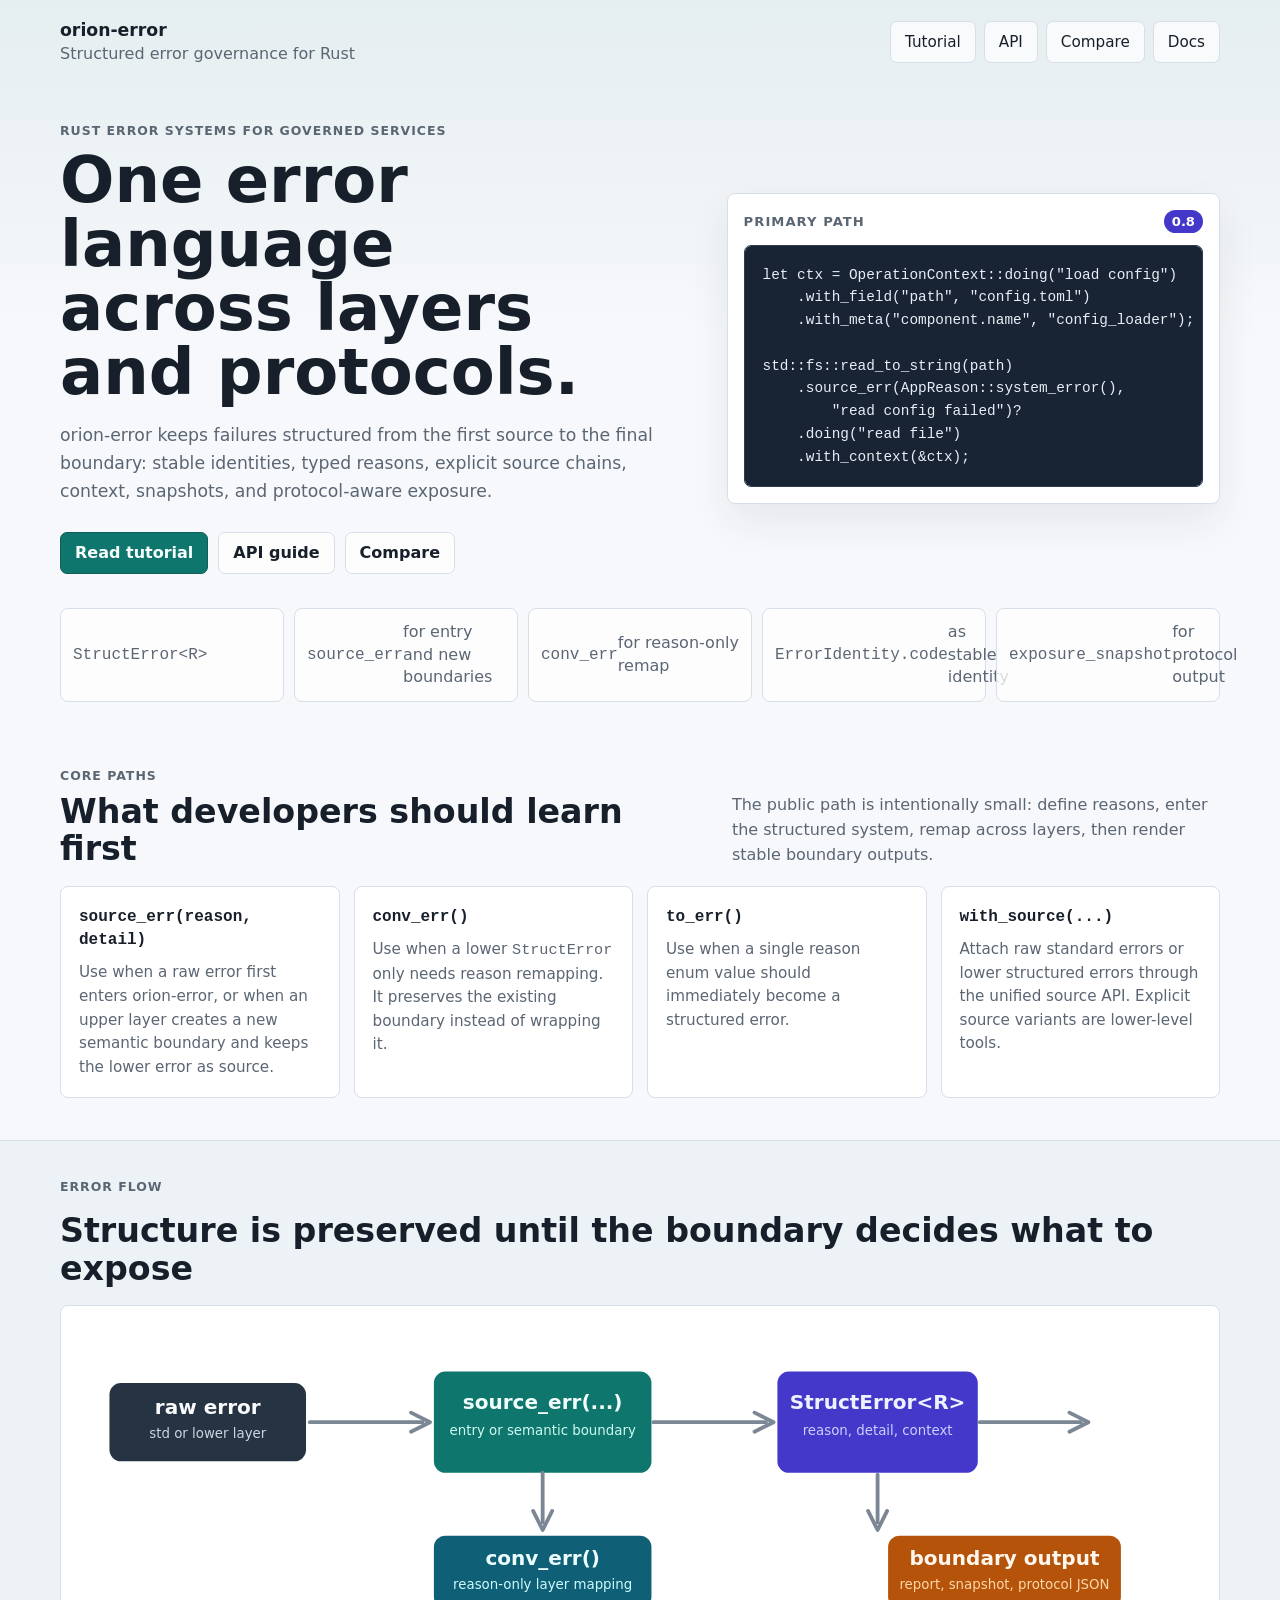
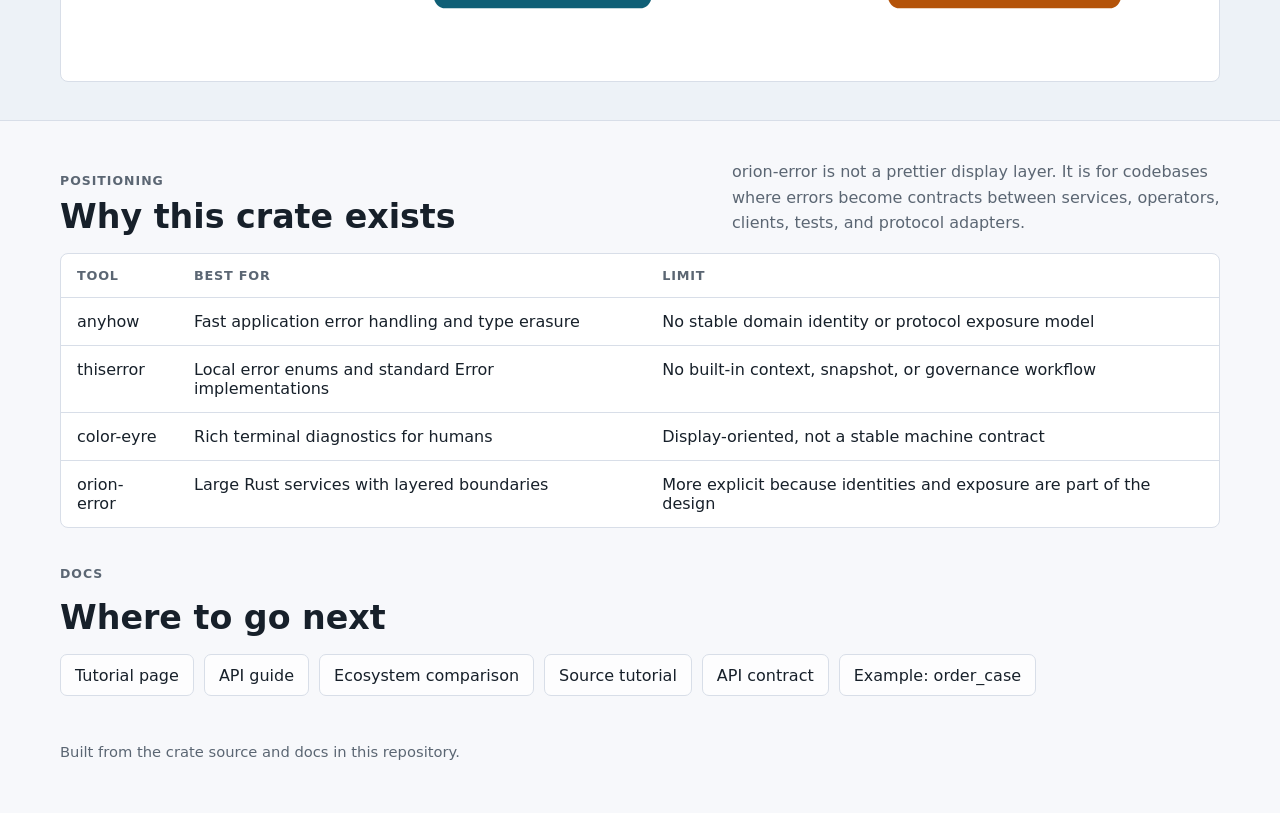
==== commit 14a3f389: "feat: merge -> Call: into -> Trace:, serde_json depends on serde - Remove redundant -> Call: line (T" ====
--- a/site/index.html
+++ b/site/index.html
@@ -5,11 +5,183 @@
     <meta name="viewport" content="width=device-width, initial-scale=1">
     <title>orion-error</title>
     <meta name="description" content="Structured error governance for large Rust codebases.">
+    <link rel="stylesheet" href="./styles.css">
   </head>
   <body>
+    <header class="wrap topbar">
+      <a class="brand" href="./index.html" aria-label="orion-error home">
+        <strong>orion-error</strong>
+        <span>Structured error governance for Rust</span>
+      </a>
+      <nav class="nav" aria-label="Primary">
+        <a href="./tutorial/">Tutorial</a>
+        <a href="./api/">API</a>
+        <a href="./compare/">Compare</a>
+        <a href="#docs">Docs</a>
+      </nav>
+    </header>
+
     <main>
-      <h1>orion-error</h1>
-      <p>Structured error governance for Rust.</p>
+      <section class="hero wrap">
+        <div class="hero-layout">
+          <div class="hero-copy">
+            <p class="eyebrow">Rust error systems for governed services</p>
+            <h1>One error language across layers and protocols.</h1>
+            <p class="lede">
+              orion-error keeps failures structured from the first source to the
+              final boundary: stable identities, typed reasons, explicit source
+              chains, context, snapshots, and protocol-aware exposure.
+            </p>
+            <div class="cta-row" aria-label="Primary actions">
+              <a class="button primary" href="./tutorial/">Read tutorial</a>
+              <a class="button" href="./api/">API guide</a>
+              <a class="button" href="./compare/">Compare</a>
+            </div>
+          </div>
+
+          <aside class="hero-panel" aria-label="Primary API example">
+            <div class="panel-kicker">Primary path</div>
+            <pre><code>let ctx = OperationContext::doing("load config")
+    .with_field("path", "config.toml")
+    .with_meta("component.name", "config_loader");
+
+std::fs::read_to_string(path)
+    .source_err(AppReason::system_error(),
+        "read config failed")?
+    .doing("read file")
+    .with_context(&ctx);</code></pre>
+          </aside>
+        </div>
+
+        <div class="trust-bar" aria-label="Core guarantees">
+          <span><code>StructError&lt;R&gt;</code></span>
+          <span><code>source_err</code> for entry and new boundaries</span>
+          <span><code>conv_err</code> for reason-only remap</span>
+          <span><code>ErrorIdentity.code</code> as stable identity</span>
+          <span><code>exposure_snapshot</code> for protocol output</span>
+        </div>
+      </section>
+
+      <section class="wrap band" id="apis">
+        <div class="head split-head">
+          <div>
+            <p class="eyebrow">Core paths</p>
+            <h2>What developers should learn first</h2>
+          </div>
+          <p>
+            The public path is intentionally small: define reasons, enter the
+            structured system, remap across layers, then render stable boundary
+            outputs.
+          </p>
+        </div>
+        <div class="grid">
+          <article class="card">
+            <h3><code>source_err(reason, detail)</code></h3>
+            <p>Use when a raw error first enters orion-error, or when an upper layer creates a new semantic boundary and keeps the lower error as source.</p>
+          </article>
+          <article class="card">
+            <h3><code>conv_err()</code></h3>
+            <p>Use when a lower <code>StructError</code> only needs reason remapping. It preserves the existing boundary instead of wrapping it.</p>
+          </article>
+          <article class="card">
+            <h3><code>to_err()</code></h3>
+            <p>Use when a single reason enum value should immediately become a structured error.</p>
+          </article>
+          <article class="card">
+            <h3><code>with_source(...)</code></h3>
+            <p>Attach raw standard errors or lower structured errors through the unified source API. Explicit source variants are lower-level tools.</p>
+          </article>
+        </div>
+      </section>
+
+      <section class="flow-section">
+        <div class="wrap">
+          <div class="head">
+            <p class="eyebrow">Error flow</p>
+            <h2>Structure is preserved until the boundary decides what to expose</h2>
+          </div>
+          <figure class="flow">
+            <svg viewBox="0 0 1180 360" role="img" aria-label="Structured flow from source error to protocol output">
+              <rect width="1180" height="360" rx="20" fill="#ffffff"></rect>
+              <rect x="34" y="64" width="206" height="82" rx="12" fill="#263342"></rect>
+              <text x="137" y="96" text-anchor="middle" fill="#f8fafc" font-size="21" font-weight="700">raw error</text>
+              <text x="137" y="122" text-anchor="middle" fill="#cbd5e1" font-size="14">std or lower layer</text>
+              <path d="M244 105H362" stroke="#7b8794" stroke-width="4" stroke-linecap="round"></path>
+              <path d="M350 95L370 105L350 115" fill="none" stroke="#7b8794" stroke-width="4" stroke-linecap="round" stroke-linejoin="round"></path>
+
+              <rect x="374" y="52" width="228" height="106" rx="12" fill="#0f766e"></rect>
+              <text x="488" y="91" text-anchor="middle" fill="#f0fdfa" font-size="21" font-weight="700">source_err(...)</text>
+              <text x="488" y="118" text-anchor="middle" fill="#ccfbf1" font-size="14">entry or semantic boundary</text>
+              <path d="M604 105H722" stroke="#7b8794" stroke-width="4" stroke-linecap="round"></path>
+              <path d="M710 95L730 105L710 115" fill="none" stroke="#7b8794" stroke-width="4" stroke-linecap="round" stroke-linejoin="round"></path>
+
+              <rect x="734" y="52" width="210" height="106" rx="12" fill="#4338ca"></rect>
+              <text x="839" y="91" text-anchor="middle" fill="#eef2ff" font-size="21" font-weight="700">StructError&lt;R&gt;</text>
+              <text x="839" y="118" text-anchor="middle" fill="#c7d2fe" font-size="14">reason, detail, context</text>
+              <path d="M946 105H1052" stroke="#7b8794" stroke-width="4" stroke-linecap="round"></path>
+              <path d="M1040 95L1060 105L1040 115" fill="none" stroke="#7b8794" stroke-width="4" stroke-linecap="round" stroke-linejoin="round"></path>
+
+              <rect x="850" y="224" width="244" height="76" rx="12" fill="#b45309"></rect>
+              <text x="972" y="255" text-anchor="middle" fill="#fff7ed" font-size="21" font-weight="700">boundary output</text>
+              <text x="972" y="280" text-anchor="middle" fill="#fed7aa" font-size="14">report, snapshot, protocol JSON</text>
+              <path d="M839 160V210" stroke="#7b8794" stroke-width="4" stroke-linecap="round"></path>
+              <path d="M829 198L839 218L849 198" fill="none" stroke="#7b8794" stroke-width="4" stroke-linecap="round" stroke-linejoin="round"></path>
+
+              <rect x="374" y="224" width="228" height="76" rx="12" fill="#0f5f76"></rect>
+              <text x="488" y="255" text-anchor="middle" fill="#ecfeff" font-size="21" font-weight="700">conv_err()</text>
+              <text x="488" y="280" text-anchor="middle" fill="#cffafe" font-size="14">reason-only layer mapping</text>
+              <path d="M488 158V210" stroke="#7b8794" stroke-width="4" stroke-linecap="round"></path>
+              <path d="M478 198L488 218L498 198" fill="none" stroke="#7b8794" stroke-width="4" stroke-linecap="round" stroke-linejoin="round"></path>
+            </svg>
+          </figure>
+        </div>
+      </section>
+
+      <section class="wrap band" id="compare">
+        <div class="head split-head">
+          <div>
+            <p class="eyebrow">Positioning</p>
+            <h2>Why this crate exists</h2>
+          </div>
+          <p>
+            orion-error is not a prettier display layer. It is for codebases
+            where errors become contracts between services, operators, clients,
+            tests, and protocol adapters.
+          </p>
+        </div>
+        <div class="table-wrap">
+          <table>
+            <thead>
+              <tr><th>Tool</th><th>Best for</th><th>Limit</th></tr>
+            </thead>
+            <tbody>
+              <tr><td>anyhow</td><td>Fast application error handling and type erasure</td><td>No stable domain identity or protocol exposure model</td></tr>
+              <tr><td>thiserror</td><td>Local error enums and standard Error implementations</td><td>No built-in context, snapshot, or governance workflow</td></tr>
+              <tr><td>color-eyre</td><td>Rich terminal diagnostics for humans</td><td>Display-oriented, not a stable machine contract</td></tr>
+              <tr><td>orion-error</td><td>Large Rust services with layered boundaries</td><td>More explicit because identities and exposure are part of the design</td></tr>
+            </tbody>
+          </table>
+        </div>
+      </section>
+
+      <section class="wrap band" id="docs">
+        <div class="head">
+          <p class="eyebrow">Docs</p>
+          <h2>Where to go next</h2>
+        </div>
+        <div class="links">
+          <a href="./tutorial/">Tutorial page</a>
+          <a href="./api/">API guide</a>
+          <a href="./compare/">Ecosystem comparison</a>
+          <a href="../docs/user/tutorial.md">Source tutorial</a>
+          <a href="../docs/api-contract.md">API contract</a>
+          <a href="../examples/order_case.rs">Example: order_case</a>
+        </div>
+      </section>
     </main>
+
+    <footer class="wrap footer">
+      <p>Built from the crate source and docs in this repository.</p>
+    </footer>
   </body>
 </html>
--- a/site/styles.css
+++ b/site/styles.css
@@ -0,0 +1,421 @@
+:root {
+  --bg: #f7f8fb;
+  --panel: #ffffff;
+  --panel-soft: #eef6f4;
+  --text: #17202a;
+  --muted: #5b6673;
+  --line: #d8dee8;
+  --accent: #0f766e;
+  --accent-dark: #115e59;
+  --indigo: #4338ca;
+  --amber: #b45309;
+  --code-bg: #182433;
+  --code-line: #2b3c50;
+  --code-text: #e7eef8;
+}
+
+* {
+  box-sizing: border-box;
+}
+
+html {
+  scroll-behavior: smooth;
+}
+
+body {
+  margin: 0;
+  font-family: Inter, ui-sans-serif, system-ui, -apple-system, BlinkMacSystemFont, "Segoe UI", sans-serif;
+  background:
+    linear-gradient(180deg, rgba(15, 118, 110, 0.08), rgba(247, 248, 251, 0) 340px),
+    var(--bg);
+  color: var(--text);
+}
+
+a {
+  color: inherit;
+  text-decoration: none;
+}
+
+code,
+pre {
+  font-family: ui-monospace, SFMono-Regular, SF Mono, Consolas, "Liberation Mono", monospace;
+}
+
+.wrap {
+  width: min(1160px, calc(100% - 32px));
+  margin: 0 auto;
+}
+
+.topbar {
+  display: flex;
+  align-items: center;
+  justify-content: space-between;
+  gap: 20px;
+  padding: 20px 0 8px;
+}
+
+.brand {
+  display: grid;
+  gap: 4px;
+}
+
+.brand strong {
+  font-size: 1.08rem;
+  letter-spacing: 0;
+}
+
+.brand span,
+.eyebrow,
+.lede,
+.footer,
+.card p,
+.page-nav a,
+.split-head > p {
+  color: var(--muted);
+}
+
+.nav {
+  display: flex;
+  flex-wrap: wrap;
+  gap: 8px;
+  font-size: 0.95rem;
+}
+
+.nav a,
+.button,
+.links a,
+.page-nav a {
+  min-height: 42px;
+  display: inline-flex;
+  align-items: center;
+  justify-content: center;
+  padding: 10px 14px;
+  border: 1px solid var(--line);
+  border-radius: 7px;
+  background: rgba(255, 255, 255, 0.72);
+}
+
+.nav a:hover,
+.button:hover,
+.links a:hover,
+.page-nav a:hover {
+  border-color: #9aa8bb;
+  background: var(--panel);
+}
+
+.hero {
+  padding: 52px 0 28px;
+}
+
+.hero-layout {
+  display: grid;
+  grid-template-columns: minmax(0, 1fr) minmax(420px, 0.78fr);
+  gap: 34px;
+  align-items: center;
+}
+
+.hero-copy {
+  min-width: 0;
+}
+
+.eyebrow {
+  margin: 0 0 10px;
+  text-transform: uppercase;
+  letter-spacing: 0.08em;
+  font-size: 0.78rem;
+  font-weight: 700;
+}
+
+h1 {
+  margin: 0;
+  max-width: 13ch;
+  font-size: clamp(2.35rem, 5vw, 4.25rem);
+  line-height: 1;
+  letter-spacing: 0;
+}
+
+.lede {
+  margin: 18px 0 0;
+  max-width: 66ch;
+  font-size: 1.08rem;
+  line-height: 1.62;
+}
+
+.cta-row {
+  display: flex;
+  flex-wrap: wrap;
+  gap: 10px;
+  margin-top: 26px;
+}
+
+.button {
+  font-weight: 700;
+}
+
+.button.primary {
+  border-color: var(--accent-dark);
+  background: var(--accent);
+  color: #f8fffd;
+}
+
+.hero-panel,
+.card,
+.table-wrap,
+.flow,
+.toc a {
+  border: 1px solid var(--line);
+  border-radius: 8px;
+  background: var(--panel);
+}
+
+.hero-panel {
+  min-width: 0;
+  padding: 16px;
+  box-shadow: 0 18px 42px rgba(23, 32, 42, 0.08);
+}
+
+.panel-kicker {
+  display: flex;
+  align-items: center;
+  justify-content: space-between;
+  gap: 12px;
+  margin-bottom: 12px;
+  color: var(--muted);
+  font-size: 0.82rem;
+  font-weight: 800;
+  letter-spacing: 0.08em;
+  text-transform: uppercase;
+}
+
+.panel-kicker::after {
+  content: "0.8";
+  color: #ffffff;
+  background: var(--indigo);
+  border-radius: 999px;
+  padding: 4px 8px;
+  letter-spacing: 0;
+}
+
+pre {
+  margin: 0;
+  padding: 18px;
+  overflow-x: auto;
+  border: 1px solid var(--code-line);
+  border-radius: 7px;
+  background: var(--code-bg);
+  color: var(--code-text);
+  font-size: 0.9rem;
+  line-height: 1.58;
+}
+
+.trust-bar {
+  display: grid;
+  grid-template-columns: repeat(5, minmax(0, 1fr));
+  gap: 10px;
+  margin-top: 34px;
+}
+
+.trust-bar span {
+  min-height: 74px;
+  display: flex;
+  align-items: center;
+  padding: 12px;
+  border: 1px solid var(--line);
+  border-radius: 8px;
+  background: rgba(255, 255, 255, 0.76);
+  color: var(--muted);
+  line-height: 1.42;
+}
+
+.band {
+  padding: 38px 0 0;
+}
+
+.head {
+  display: grid;
+  gap: 8px;
+  margin-bottom: 18px;
+}
+
+.split-head {
+  grid-template-columns: minmax(0, 0.95fr) minmax(300px, 0.72fr);
+  align-items: end;
+  gap: 28px;
+}
+
+.head h2 {
+  margin: 0;
+  font-size: clamp(1.55rem, 2.6vw, 2.35rem);
+  line-height: 1.12;
+  letter-spacing: 0;
+}
+
+.split-head > p {
+  margin: 0;
+  line-height: 1.58;
+}
+
+.grid {
+  display: grid;
+  grid-template-columns: repeat(4, minmax(0, 1fr));
+  gap: 14px;
+}
+
+.card {
+  padding: 18px;
+}
+
+.card h3 {
+  margin: 0 0 10px;
+  font-size: 1rem;
+  line-height: 1.4;
+}
+
+.card p {
+  margin: 0;
+  line-height: 1.55;
+  font-size: 0.95rem;
+}
+
+.flow-section {
+  margin-top: 42px;
+  padding: 38px 0;
+  background: #edf2f7;
+  border-top: 1px solid var(--line);
+  border-bottom: 1px solid var(--line);
+}
+
+.flow {
+  margin: 0;
+  padding: 16px;
+  overflow-x: auto;
+}
+
+.flow svg {
+  display: block;
+  width: 100%;
+  min-width: 820px;
+  height: auto;
+}
+
+.table-wrap {
+  overflow-x: auto;
+}
+
+table {
+  width: 100%;
+  min-width: 720px;
+  border-collapse: collapse;
+}
+
+th,
+td {
+  padding: 14px 16px;
+  text-align: left;
+  vertical-align: top;
+  border-bottom: 1px solid var(--line);
+}
+
+th {
+  font-size: 0.8rem;
+  text-transform: uppercase;
+  letter-spacing: 0.06em;
+  color: var(--muted);
+}
+
+tbody tr:last-child td {
+  border-bottom: 0;
+}
+
+.links {
+  display: flex;
+  flex-wrap: wrap;
+  gap: 10px;
+}
+
+.footer {
+  padding: 32px 0 38px;
+  font-size: 0.92rem;
+}
+
+.page {
+  padding: 28px 0 46px;
+}
+
+.page h1 {
+  max-width: 17ch;
+  font-size: clamp(2.05rem, 4vw, 3.35rem);
+}
+
+.page-nav {
+  display: flex;
+  flex-wrap: wrap;
+  gap: 10px;
+  margin-top: 20px;
+}
+
+.toc {
+  display: grid;
+  gap: 10px;
+}
+
+.toc a {
+  padding: 12px 14px;
+}
+
+.page section {
+  margin-top: 28px;
+}
+
+.page section h2 {
+  margin: 0 0 12px;
+  font-size: 1.35rem;
+}
+
+@media (max-width: 1040px) {
+  .hero-layout,
+  .split-head {
+    grid-template-columns: 1fr;
+  }
+
+  .hero-panel {
+    max-width: 760px;
+  }
+
+  .grid,
+  .trust-bar {
+    grid-template-columns: repeat(2, minmax(0, 1fr));
+  }
+}
+
+@media (max-width: 720px) {
+  .wrap {
+    width: min(100% - 24px, 1160px);
+  }
+
+  .topbar {
+    flex-direction: column;
+    align-items: flex-start;
+  }
+
+  .hero {
+    padding-top: 34px;
+  }
+
+  h1,
+  .page h1 {
+    max-width: none;
+  }
+
+  .grid,
+  .trust-bar {
+    grid-template-columns: 1fr;
+  }
+
+  .nav a,
+  .button,
+  .links a,
+  .page-nav a {
+    min-height: 40px;
+  }
+}
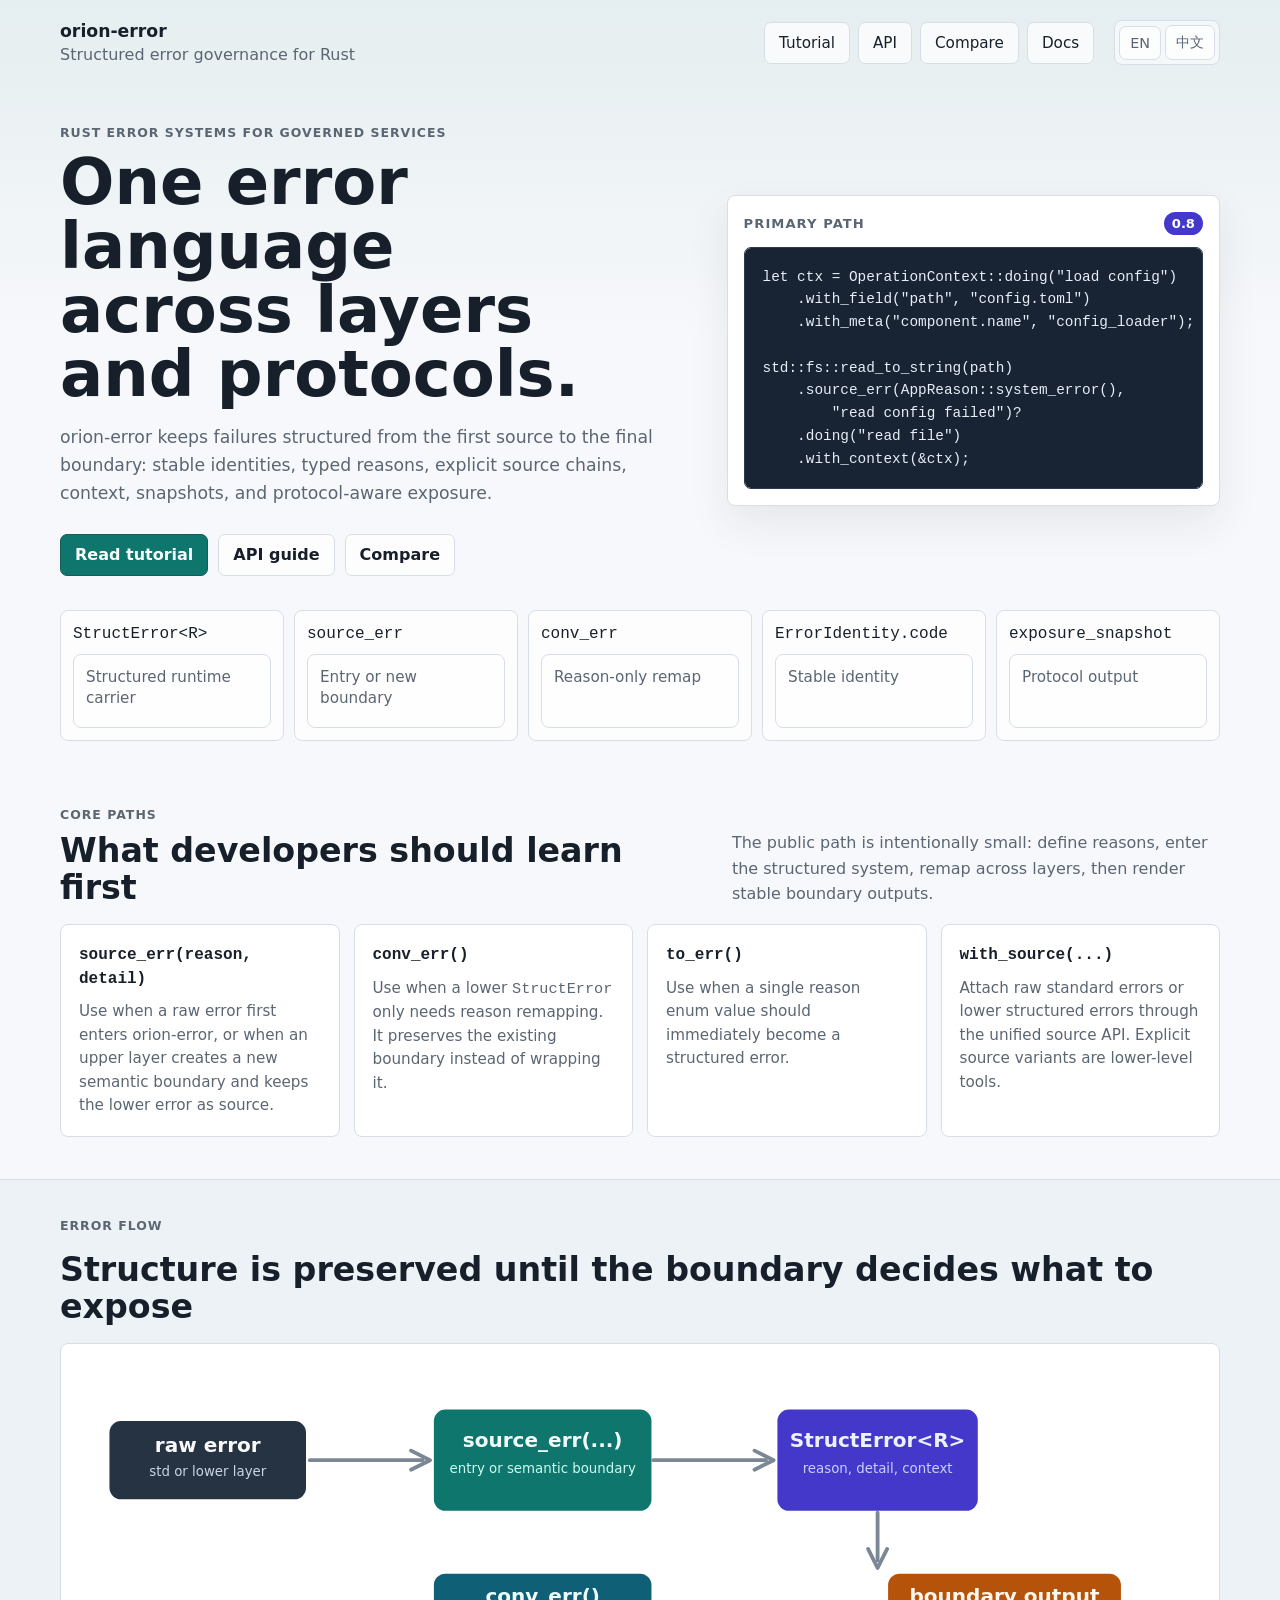
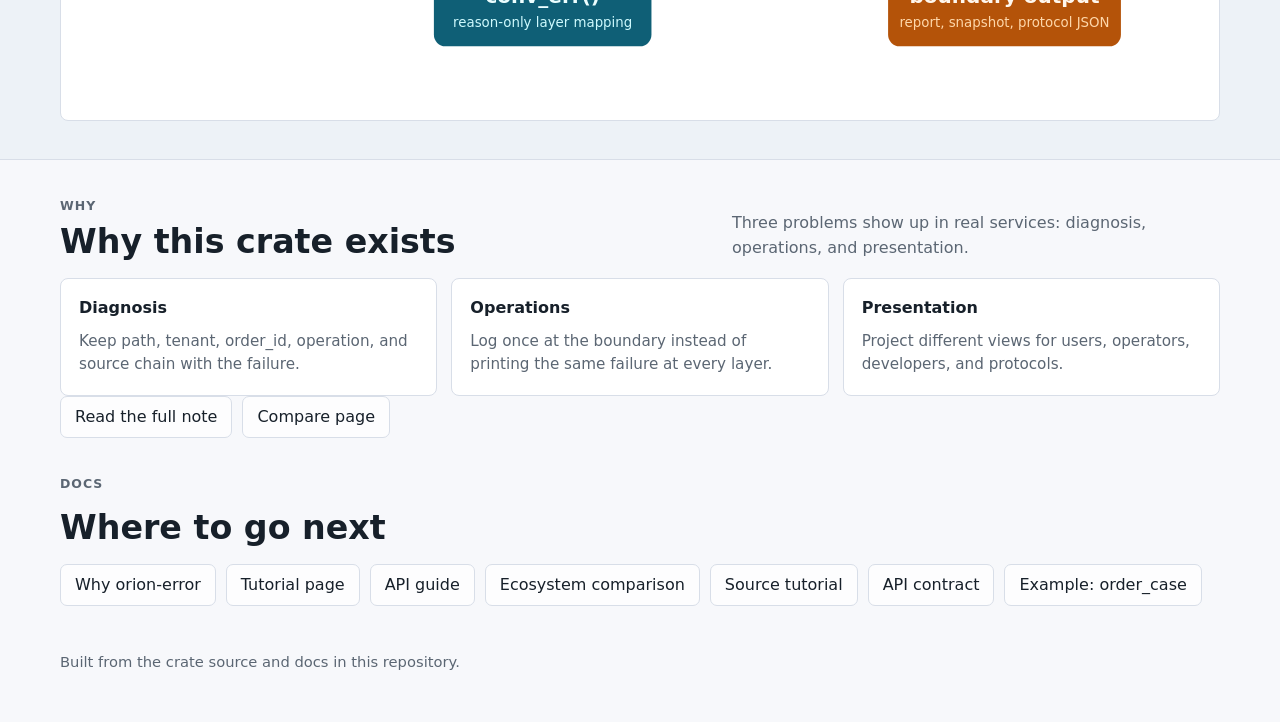
==== commit 0dc7ab2b: "refactor" ====
--- a/site/index.html
+++ b/site/index.html
@@ -1,5 +1,5 @@
 <!doctype html>
-<html lang="en">
+<html lang="en" data-page="home">
   <head>
     <meta charset="utf-8">
     <meta name="viewport" content="width=device-width, initial-scale=1">
@@ -11,36 +11,39 @@
     <header class="wrap topbar">
       <a class="brand" href="./index.html" aria-label="orion-error home">
         <strong>orion-error</strong>
-        <span>Structured error governance for Rust</span>
+        <span data-i18n="brand.tagline">Structured error governance for Rust</span>
       </a>
       <nav class="nav" aria-label="Primary">
-        <a href="./tutorial/">Tutorial</a>
-        <a href="./api/">API</a>
-        <a href="./compare/">Compare</a>
-        <a href="#docs">Docs</a>
+        <a href="./tutorial/" data-i18n="nav.tutorial">Tutorial</a>
+        <a href="./api/" data-i18n="nav.api">API</a>
+        <a href="./compare/" data-i18n="nav.compare">Compare</a>
+        <a href="#docs" data-i18n="nav.docs">Docs</a>
       </nav>
+      <div class="language-toggle" aria-label="Language">
+        <button type="button" data-lang-switch="en">EN</button>
+        <button type="button" data-lang-switch="zh">中文</button>
+      </div>
     </header>
 
     <main>
       <section class="hero wrap">
         <div class="hero-layout">
           <div class="hero-copy">
-            <p class="eyebrow">Rust error systems for governed services</p>
-            <h1>One error language across layers and protocols.</h1>
-            <p class="lede">
-              orion-error keeps failures structured from the first source to the
-              final boundary: stable identities, typed reasons, explicit source
-              chains, context, snapshots, and protocol-aware exposure.
+            <p class="eyebrow" data-i18n="home.hero.eyebrow">Rust error systems for governed services</p>
+            <h1 data-i18n="home.hero.title">One error language across layers and protocols.</h1>
+            <p class="lede" data-i18n="home.hero.lede">
+              orion-error keeps failures structured from the first source to the final boundary: stable identities,
+              typed reasons, explicit source chains, context, snapshots, and protocol-aware exposure.
             </p>
             <div class="cta-row" aria-label="Primary actions">
-              <a class="button primary" href="./tutorial/">Read tutorial</a>
-              <a class="button" href="./api/">API guide</a>
-              <a class="button" href="./compare/">Compare</a>
+              <a class="button primary" href="./tutorial/" data-i18n="home.cta.tutorial">Read tutorial</a>
+              <a class="button" href="./api/" data-i18n="home.cta.api">API guide</a>
+              <a class="button" href="./compare/" data-i18n="home.cta.compare">Compare</a>
             </div>
           </div>
 
           <aside class="hero-panel" aria-label="Primary API example">
-            <div class="panel-kicker">Primary path</div>
+            <div class="panel-kicker" data-i18n="home.panel.kicker">Primary path</div>
             <pre><code>let ctx = OperationContext::doing("load config")
     .with_field("path", "config.toml")
     .with_meta("component.name", "config_loader");
@@ -54,42 +57,56 @@
         </div>
 
         <div class="trust-bar" aria-label="Core guarantees">
-          <span><code>StructError&lt;R&gt;</code></span>
-          <span><code>source_err</code> for entry and new boundaries</span>
-          <span><code>conv_err</code> for reason-only remap</span>
-          <span><code>ErrorIdentity.code</code> as stable identity</span>
-          <span><code>exposure_snapshot</code> for protocol output</span>
+          <span>
+            <code>StructError&lt;R&gt;</code>
+            <span data-i18n="home.trust.struct">Structured runtime carrier</span>
+          </span>
+          <span>
+            <code>source_err</code>
+            <span data-i18n="home.trust.source">Entry or new boundary</span>
+          </span>
+          <span>
+            <code>conv_err</code>
+            <span data-i18n="home.trust.conv">Reason-only remap</span>
+          </span>
+          <span>
+            <code>ErrorIdentity.code</code>
+            <span data-i18n="home.trust.identity">Stable identity</span>
+          </span>
+          <span>
+            <code>exposure_snapshot</code>
+            <span data-i18n="home.trust.exposure">Protocol output</span>
+          </span>
         </div>
       </section>
 
       <section class="wrap band" id="apis">
         <div class="head split-head">
           <div>
-            <p class="eyebrow">Core paths</p>
-            <h2>What developers should learn first</h2>
-          </div>
-          <p>
-            The public path is intentionally small: define reasons, enter the
-            structured system, remap across layers, then render stable boundary
-            outputs.
+            <p class="eyebrow" data-i18n="home.core.eyebrow">Core paths</p>
+            <h2 data-i18n="home.core.title">What developers should learn first</h2>
+          </div>
+          <p data-i18n="home.core.lede">
+            The public path is intentionally small: define reasons, enter the structured system, remap across
+            layers, then render stable boundary outputs.
           </p>
         </div>
         <div class="grid">
           <article class="card">
             <h3><code>source_err(reason, detail)</code></h3>
-            <p>Use when a raw error first enters orion-error, or when an upper layer creates a new semantic boundary and keeps the lower error as source.</p>
+            <p data-i18n="home.card.source">Use when a raw error first enters orion-error, or when an upper layer creates a new semantic boundary and keeps the lower error as source.</p>
           </article>
           <article class="card">
             <h3><code>conv_err()</code></h3>
-            <p>Use when a lower <code>StructError</code> only needs reason remapping. It preserves the existing boundary instead of wrapping it.</p>
+            <p data-i18n="home.card.conv">Use when a lower <code>StructError</code> only needs reason remapping. It preserves the existing boundary instead of wrapping it.</p>
           </article>
           <article class="card">
             <h3><code>to_err()</code></h3>
-            <p>Use when a single reason enum value should immediately become a structured error.</p>
+            <p data-i18n="home.card.toerr">Use when a single reason enum value should immediately become a structured error.</p>
           </article>
           <article class="card">
             <h3><code>with_source(...)</code></h3>
-            <p>Attach raw standard errors or lower structured errors through the unified source API. Explicit source variants are lower-level tools.</p>
+            <p data-i18n="home.card.withsource">Attach raw standard errors or lower structured errors through the unified source API. Explicit source variants are lower-level tools.</p>
           </article>
         </div>
       </section>
@@ -97,91 +114,88 @@
       <section class="flow-section">
         <div class="wrap">
           <div class="head">
-            <p class="eyebrow">Error flow</p>
-            <h2>Structure is preserved until the boundary decides what to expose</h2>
+            <p class="eyebrow" data-i18n="home.flow.eyebrow">Error flow</p>
+            <h2 data-i18n="home.flow.title">Structure is preserved until the boundary decides what to expose</h2>
           </div>
           <figure class="flow">
             <svg viewBox="0 0 1180 360" role="img" aria-label="Structured flow from source error to protocol output">
               <rect width="1180" height="360" rx="20" fill="#ffffff"></rect>
               <rect x="34" y="64" width="206" height="82" rx="12" fill="#263342"></rect>
-              <text x="137" y="96" text-anchor="middle" fill="#f8fafc" font-size="21" font-weight="700">raw error</text>
-              <text x="137" y="122" text-anchor="middle" fill="#cbd5e1" font-size="14">std or lower layer</text>
+              <text x="137" y="96" text-anchor="middle" fill="#f8fafc" font-size="21" font-weight="700" data-i18n="home.svg.raw">raw error</text>
+              <text x="137" y="122" text-anchor="middle" fill="#cbd5e1" font-size="14" data-i18n="home.svg.raw.sub">std or lower layer</text>
               <path d="M244 105H362" stroke="#7b8794" stroke-width="4" stroke-linecap="round"></path>
               <path d="M350 95L370 105L350 115" fill="none" stroke="#7b8794" stroke-width="4" stroke-linecap="round" stroke-linejoin="round"></path>
-
               <rect x="374" y="52" width="228" height="106" rx="12" fill="#0f766e"></rect>
               <text x="488" y="91" text-anchor="middle" fill="#f0fdfa" font-size="21" font-weight="700">source_err(...)</text>
-              <text x="488" y="118" text-anchor="middle" fill="#ccfbf1" font-size="14">entry or semantic boundary</text>
+              <text x="488" y="118" text-anchor="middle" fill="#ccfbf1" font-size="14" data-i18n="home.svg.source.sub">entry or semantic boundary</text>
               <path d="M604 105H722" stroke="#7b8794" stroke-width="4" stroke-linecap="round"></path>
               <path d="M710 95L730 105L710 115" fill="none" stroke="#7b8794" stroke-width="4" stroke-linecap="round" stroke-linejoin="round"></path>
-
               <rect x="734" y="52" width="210" height="106" rx="12" fill="#4338ca"></rect>
               <text x="839" y="91" text-anchor="middle" fill="#eef2ff" font-size="21" font-weight="700">StructError&lt;R&gt;</text>
-              <text x="839" y="118" text-anchor="middle" fill="#c7d2fe" font-size="14">reason, detail, context</text>
-              <path d="M946 105H1052" stroke="#7b8794" stroke-width="4" stroke-linecap="round"></path>
-              <path d="M1040 95L1060 105L1040 115" fill="none" stroke="#7b8794" stroke-width="4" stroke-linecap="round" stroke-linejoin="round"></path>
-
-              <rect x="850" y="224" width="244" height="76" rx="12" fill="#b45309"></rect>
-              <text x="972" y="255" text-anchor="middle" fill="#fff7ed" font-size="21" font-weight="700">boundary output</text>
-              <text x="972" y="280" text-anchor="middle" fill="#fed7aa" font-size="14">report, snapshot, protocol JSON</text>
+              <text x="839" y="118" text-anchor="middle" fill="#c7d2fe" font-size="14" data-i18n="home.svg.struct.sub">reason, detail, context</text>
               <path d="M839 160V210" stroke="#7b8794" stroke-width="4" stroke-linecap="round"></path>
               <path d="M829 198L839 218L849 198" fill="none" stroke="#7b8794" stroke-width="4" stroke-linecap="round" stroke-linejoin="round"></path>
-
+              <rect x="850" y="224" width="244" height="76" rx="12" fill="#b45309"></rect>
+              <text x="972" y="255" text-anchor="middle" fill="#fff7ed" font-size="21" font-weight="700" data-i18n="home.svg.output">boundary output</text>
+              <text x="972" y="280" text-anchor="middle" fill="#fed7aa" font-size="14" data-i18n="home.svg.output.sub">report, snapshot, protocol JSON</text>
               <rect x="374" y="224" width="228" height="76" rx="12" fill="#0f5f76"></rect>
               <text x="488" y="255" text-anchor="middle" fill="#ecfeff" font-size="21" font-weight="700">conv_err()</text>
-              <text x="488" y="280" text-anchor="middle" fill="#cffafe" font-size="14">reason-only layer mapping</text>
-              <path d="M488 158V210" stroke="#7b8794" stroke-width="4" stroke-linecap="round"></path>
-              <path d="M478 198L488 218L498 198" fill="none" stroke="#7b8794" stroke-width="4" stroke-linecap="round" stroke-linejoin="round"></path>
+              <text x="488" y="280" text-anchor="middle" fill="#cffafe" font-size="14" data-i18n="home.svg.conv.sub">reason-only layer mapping</text>
             </svg>
           </figure>
         </div>
       </section>
 
-      <section class="wrap band" id="compare">
+      <section class="wrap band" id="why">
         <div class="head split-head">
           <div>
-            <p class="eyebrow">Positioning</p>
-            <h2>Why this crate exists</h2>
-          </div>
-          <p>
-            orion-error is not a prettier display layer. It is for codebases
-            where errors become contracts between services, operators, clients,
-            tests, and protocol adapters.
+            <p class="eyebrow" data-i18n="home.why.eyebrow">Why</p>
+            <h2 data-i18n="home.why.title">Why this crate exists</h2>
+          </div>
+          <p data-i18n="home.why.lede">
+            Three problems show up in real services: diagnosis, operations, and presentation.
           </p>
         </div>
-        <div class="table-wrap">
-          <table>
-            <thead>
-              <tr><th>Tool</th><th>Best for</th><th>Limit</th></tr>
-            </thead>
-            <tbody>
-              <tr><td>anyhow</td><td>Fast application error handling and type erasure</td><td>No stable domain identity or protocol exposure model</td></tr>
-              <tr><td>thiserror</td><td>Local error enums and standard Error implementations</td><td>No built-in context, snapshot, or governance workflow</td></tr>
-              <tr><td>color-eyre</td><td>Rich terminal diagnostics for humans</td><td>Display-oriented, not a stable machine contract</td></tr>
-              <tr><td>orion-error</td><td>Large Rust services with layered boundaries</td><td>More explicit because identities and exposure are part of the design</td></tr>
-            </tbody>
-          </table>
+        <div class="grid why-grid">
+          <article class="card">
+            <h3 data-i18n="home.why.diagnostic.title">Diagnosis</h3>
+            <p data-i18n="home.why.diagnostic.body">Keep path, tenant, order_id, operation, and source chain with the failure.</p>
+          </article>
+          <article class="card">
+            <h3 data-i18n="home.why.ops.title">Operations</h3>
+            <p data-i18n="home.why.ops.body">Log once at the boundary instead of printing the same failure at every layer.</p>
+          </article>
+          <article class="card">
+            <h3 data-i18n="home.why.presentation.title">Presentation</h3>
+            <p data-i18n="home.why.presentation.body">Project different views for users, operators, developers, and protocols.</p>
+          </article>
+        </div>
+        <div class="links">
+          <a href="../docs/user/why-orion-error.md" data-i18n="home.why.full">Read the full note</a>
+          <a href="./compare/" data-i18n="home.why.compare">Compare page</a>
         </div>
       </section>
 
       <section class="wrap band" id="docs">
         <div class="head">
-          <p class="eyebrow">Docs</p>
-          <h2>Where to go next</h2>
+          <p class="eyebrow" data-i18n="home.docs.eyebrow">Docs</p>
+          <h2 data-i18n="home.docs.title">Where to go next</h2>
         </div>
         <div class="links">
-          <a href="./tutorial/">Tutorial page</a>
-          <a href="./api/">API guide</a>
-          <a href="./compare/">Ecosystem comparison</a>
-          <a href="../docs/user/tutorial.md">Source tutorial</a>
-          <a href="../docs/api-contract.md">API contract</a>
-          <a href="../examples/order_case.rs">Example: order_case</a>
+          <a href="../docs/user/why-orion-error.md" data-i18n="home.docs.why">Why orion-error</a>
+          <a href="./tutorial/" data-i18n="home.docs.tutorial">Tutorial page</a>
+          <a href="./api/" data-i18n="home.docs.api">API guide</a>
+          <a href="./compare/" data-i18n="home.docs.compare">Ecosystem comparison</a>
+          <a href="../docs/user/tutorial.md" data-i18n="home.docs.source">Source tutorial</a>
+          <a href="../docs/api-contract.md" data-i18n="home.docs.contract">API contract</a>
+          <a href="../examples/order_case.rs" data-i18n="home.docs.example">Example: order_case</a>
         </div>
       </section>
     </main>
 
     <footer class="wrap footer">
-      <p>Built from the crate source and docs in this repository.</p>
+      <p data-i18n="footer.built">Built from the crate source and docs in this repository.</p>
     </footer>
+    <script src="./i18n.js"></script>
   </body>
 </html>
--- a/site/styles.css
+++ b/site/styles.css
@@ -1,90 +1,40 @@
 :root {
   --bg: #f7f8fb;
   --panel: #ffffff;
-  --panel-soft: #eef6f4;
   --text: #17202a;
   --muted: #5b6673;
   --line: #d8dee8;
   --accent: #0f766e;
   --accent-dark: #115e59;
   --indigo: #4338ca;
-  --amber: #b45309;
   --code-bg: #182433;
   --code-line: #2b3c50;
   --code-text: #e7eef8;
 }
 
-* {
-  box-sizing: border-box;
-}
-
-html {
-  scroll-behavior: smooth;
-}
-
+* { box-sizing: border-box; }
+html { scroll-behavior: smooth; }
 body {
   margin: 0;
   font-family: Inter, ui-sans-serif, system-ui, -apple-system, BlinkMacSystemFont, "Segoe UI", sans-serif;
-  background:
-    linear-gradient(180deg, rgba(15, 118, 110, 0.08), rgba(247, 248, 251, 0) 340px),
-    var(--bg);
+  background: linear-gradient(180deg, rgba(15, 118, 110, 0.08), rgba(247, 248, 251, 0) 340px), var(--bg);
   color: var(--text);
 }
-
-a {
-  color: inherit;
-  text-decoration: none;
-}
-
-code,
-pre {
-  font-family: ui-monospace, SFMono-Regular, SF Mono, Consolas, "Liberation Mono", monospace;
-}
-
-.wrap {
-  width: min(1160px, calc(100% - 32px));
-  margin: 0 auto;
-}
-
+a { color: inherit; text-decoration: none; }
+code, pre { font-family: ui-monospace, SFMono-Regular, SF Mono, Consolas, "Liberation Mono", monospace; }
+.wrap { width: min(1160px, calc(100% - 32px)); margin: 0 auto; }
 .topbar {
-  display: flex;
-  align-items: center;
-  justify-content: space-between;
+  display: grid;
+  grid-template-columns: 1fr auto auto;
+  align-items: center;
   gap: 20px;
   padding: 20px 0 8px;
 }
-
-.brand {
-  display: grid;
-  gap: 4px;
-}
-
-.brand strong {
-  font-size: 1.08rem;
-  letter-spacing: 0;
-}
-
-.brand span,
-.eyebrow,
-.lede,
-.footer,
-.card p,
-.page-nav a,
-.split-head > p {
-  color: var(--muted);
-}
-
-.nav {
-  display: flex;
-  flex-wrap: wrap;
-  gap: 8px;
-  font-size: 0.95rem;
-}
-
-.nav a,
-.button,
-.links a,
-.page-nav a {
+.brand { display: grid; gap: 4px; }
+.brand strong { font-size: 1.08rem; letter-spacing: 0; }
+.brand span, .eyebrow, .lede, .footer, .card p, .split-head > p { color: var(--muted); }
+.nav { display: flex; flex-wrap: wrap; gap: 8px; font-size: 0.95rem; }
+.nav a, .button, .links a, .language-toggle button {
   min-height: 42px;
   display: inline-flex;
   align-items: center;
@@ -94,30 +44,40 @@
   border-radius: 7px;
   background: rgba(255, 255, 255, 0.72);
 }
-
-.nav a:hover,
-.button:hover,
-.links a:hover,
-.page-nav a:hover {
+.nav a:hover, .button:hover, .links a:hover, .language-toggle button:hover {
   border-color: #9aa8bb;
   background: var(--panel);
 }
-
-.hero {
-  padding: 52px 0 28px;
-}
-
+.language-toggle {
+  display: inline-flex;
+  align-items: center;
+  gap: 4px;
+  padding: 4px;
+  border: 1px solid var(--line);
+  border-radius: 8px;
+  background: rgba(255, 255, 255, 0.58);
+}
+.language-toggle button {
+  min-height: 34px;
+  padding: 7px 10px;
+  color: var(--muted);
+  cursor: pointer;
+  font: inherit;
+  font-size: 0.9rem;
+}
+.language-toggle button.is-active {
+  border-color: var(--accent-dark);
+  background: var(--accent);
+  color: #ffffff;
+}
+.hero { padding: 52px 0 28px; }
 .hero-layout {
   display: grid;
   grid-template-columns: minmax(0, 1fr) minmax(420px, 0.78fr);
   gap: 34px;
   align-items: center;
 }
-
-.hero-copy {
-  min-width: 0;
-}
-
+.hero-copy, .hero-panel { min-width: 0; }
 .eyebrow {
   margin: 0 0 10px;
   text-transform: uppercase;
@@ -125,7 +85,6 @@
   font-size: 0.78rem;
   font-weight: 700;
 }
-
 h1 {
   margin: 0;
   max-width: 13ch;
@@ -133,47 +92,16 @@
   line-height: 1;
   letter-spacing: 0;
 }
-
-.lede {
-  margin: 18px 0 0;
-  max-width: 66ch;
-  font-size: 1.08rem;
-  line-height: 1.62;
-}
-
-.cta-row {
-  display: flex;
-  flex-wrap: wrap;
-  gap: 10px;
-  margin-top: 26px;
-}
-
-.button {
-  font-weight: 700;
-}
-
-.button.primary {
-  border-color: var(--accent-dark);
-  background: var(--accent);
-  color: #f8fffd;
-}
-
-.hero-panel,
-.card,
-.table-wrap,
-.flow,
-.toc a {
+.lede { margin: 18px 0 0; max-width: 66ch; font-size: 1.08rem; line-height: 1.62; }
+.cta-row { display: flex; flex-wrap: wrap; gap: 10px; margin-top: 26px; }
+.button { font-weight: 700; }
+.button.primary { border-color: var(--accent-dark); background: var(--accent); color: #f8fffd; }
+.hero-panel, .card, .table-wrap, .flow {
   border: 1px solid var(--line);
   border-radius: 8px;
   background: var(--panel);
 }
-
-.hero-panel {
-  min-width: 0;
-  padding: 16px;
-  box-shadow: 0 18px 42px rgba(23, 32, 42, 0.08);
-}
-
+.hero-panel { padding: 16px; box-shadow: 0 18px 42px rgba(23, 32, 42, 0.08); }
 .panel-kicker {
   display: flex;
   align-items: center;
@@ -186,7 +114,6 @@
   letter-spacing: 0.08em;
   text-transform: uppercase;
 }
-
 .panel-kicker::after {
   content: "0.8";
   color: #ffffff;
@@ -195,7 +122,6 @@
   padding: 4px 8px;
   letter-spacing: 0;
 }
-
 pre {
   margin: 0;
   padding: 18px;
@@ -207,18 +133,17 @@
   font-size: 0.9rem;
   line-height: 1.58;
 }
-
 .trust-bar {
   display: grid;
   grid-template-columns: repeat(5, minmax(0, 1fr));
   gap: 10px;
   margin-top: 34px;
 }
-
 .trust-bar span {
   min-height: 74px;
-  display: flex;
-  align-items: center;
+  display: grid;
+  align-content: start;
+  gap: 8px;
   padding: 12px;
   border: 1px solid var(--line);
   border-radius: 8px;
@@ -227,56 +152,28 @@
   line-height: 1.42;
 }
 
-.band {
-  padding: 38px 0 0;
-}
-
-.head {
-  display: grid;
-  gap: 8px;
-  margin-bottom: 18px;
-}
-
+.trust-bar code {
+  color: var(--text);
+  font-size: 1rem;
+}
+
+.trust-bar span span {
+  font-size: 0.95rem;
+}
+.band { padding: 38px 0 0; }
+.head { display: grid; gap: 8px; margin-bottom: 18px; }
 .split-head {
   grid-template-columns: minmax(0, 0.95fr) minmax(300px, 0.72fr);
   align-items: end;
   gap: 28px;
 }
-
-.head h2 {
-  margin: 0;
-  font-size: clamp(1.55rem, 2.6vw, 2.35rem);
-  line-height: 1.12;
-  letter-spacing: 0;
-}
-
-.split-head > p {
-  margin: 0;
-  line-height: 1.58;
-}
-
-.grid {
-  display: grid;
-  grid-template-columns: repeat(4, minmax(0, 1fr));
-  gap: 14px;
-}
-
-.card {
-  padding: 18px;
-}
-
-.card h3 {
-  margin: 0 0 10px;
-  font-size: 1rem;
-  line-height: 1.4;
-}
-
-.card p {
-  margin: 0;
-  line-height: 1.55;
-  font-size: 0.95rem;
-}
-
+.head h2 { margin: 0; font-size: clamp(1.55rem, 2.6vw, 2.35rem); line-height: 1.12; letter-spacing: 0; }
+.split-head > p { margin: 0; line-height: 1.58; }
+.grid { display: grid; grid-template-columns: repeat(4, minmax(0, 1fr)); gap: 14px; }
+.why-grid { grid-template-columns: repeat(3, minmax(0, 1fr)); }
+.card { padding: 18px; }
+.card h3 { margin: 0 0 10px; font-size: 1rem; line-height: 1.4; }
+.card p { margin: 0; line-height: 1.55; font-size: 0.95rem; }
 .flow-section {
   margin-top: 42px;
   padding: 38px 0;
@@ -284,138 +181,42 @@
   border-top: 1px solid var(--line);
   border-bottom: 1px solid var(--line);
 }
-
-.flow {
-  margin: 0;
-  padding: 16px;
-  overflow-x: auto;
-}
-
-.flow svg {
-  display: block;
-  width: 100%;
-  min-width: 820px;
-  height: auto;
-}
-
-.table-wrap {
-  overflow-x: auto;
-}
-
-table {
-  width: 100%;
-  min-width: 720px;
-  border-collapse: collapse;
-}
-
-th,
-td {
-  padding: 14px 16px;
-  text-align: left;
-  vertical-align: top;
-  border-bottom: 1px solid var(--line);
-}
-
-th {
-  font-size: 0.8rem;
-  text-transform: uppercase;
-  letter-spacing: 0.06em;
-  color: var(--muted);
-}
-
-tbody tr:last-child td {
-  border-bottom: 0;
-}
-
-.links {
-  display: flex;
-  flex-wrap: wrap;
-  gap: 10px;
-}
-
-.footer {
-  padding: 32px 0 38px;
-  font-size: 0.92rem;
-}
-
-.page {
-  padding: 28px 0 46px;
-}
-
-.page h1 {
-  max-width: 17ch;
-  font-size: clamp(2.05rem, 4vw, 3.35rem);
-}
-
-.page-nav {
-  display: flex;
-  flex-wrap: wrap;
-  gap: 10px;
-  margin-top: 20px;
-}
-
-.toc {
-  display: grid;
-  gap: 10px;
-}
-
-.toc a {
-  padding: 12px 14px;
-}
-
-.page section {
-  margin-top: 28px;
-}
-
-.page section h2 {
-  margin: 0 0 12px;
-  font-size: 1.35rem;
-}
+.flow { margin: 0; padding: 16px; overflow-x: auto; }
+.flow svg { display: block; width: 100%; min-width: 820px; height: auto; }
+.table-wrap { overflow-x: auto; }
+table { width: 100%; min-width: 720px; border-collapse: collapse; }
+th, td { padding: 14px 16px; text-align: left; vertical-align: top; border-bottom: 1px solid var(--line); }
+th { font-size: 0.8rem; text-transform: uppercase; letter-spacing: 0.06em; color: var(--muted); }
+tbody tr:last-child td { border-bottom: 0; }
+.links { display: flex; flex-wrap: wrap; gap: 10px; }
+.footer { padding: 32px 0 38px; font-size: 0.92rem; }
+.page { padding: 28px 0 46px; }
+.page h1 { max-width: 17ch; font-size: clamp(2.05rem, 4vw, 3.35rem); }
+.page section { margin-top: 28px; }
+.page section h2 { margin: 0 0 12px; font-size: 1.35rem; }
 
 @media (max-width: 1040px) {
-  .hero-layout,
-  .split-head {
-    grid-template-columns: 1fr;
-  }
-
-  .hero-panel {
-    max-width: 760px;
-  }
-
-  .grid,
-  .trust-bar {
-    grid-template-columns: repeat(2, minmax(0, 1fr));
-  }
-}
-
+  .hero-layout, .split-head { grid-template-columns: 1fr; }
+  .hero-panel { max-width: 760px; }
+  .grid, .trust-bar { grid-template-columns: repeat(2, minmax(0, 1fr)); }
+}
 @media (max-width: 720px) {
-  .wrap {
-    width: min(100% - 24px, 1160px);
-  }
-
-  .topbar {
-    flex-direction: column;
-    align-items: flex-start;
-  }
-
-  .hero {
-    padding-top: 34px;
-  }
-
-  h1,
-  .page h1 {
-    max-width: none;
-  }
-
-  .grid,
-  .trust-bar {
-    grid-template-columns: 1fr;
-  }
-
-  .nav a,
-  .button,
-  .links a,
-  .page-nav a {
-    min-height: 40px;
-  }
-}
+  .wrap { width: min(100% - 24px, 1160px); }
+  .topbar { grid-template-columns: 1fr; align-items: flex-start; }
+  .hero { padding-top: 34px; }
+  h1, .page h1 { max-width: none; }
+  .grid, .trust-bar { grid-template-columns: 1fr; }
+  .nav a, .button, .links a, .language-toggle button { min-height: 40px; }
+}
+
+html[lang="zh-CN"] h1 {
+  max-width: 11ch;
+  font-size: clamp(2.15rem, 4.4vw, 3.95rem);
+}
+
+html[lang="zh-CN"] .lede,
+html[lang="zh-CN"] .split-head > p,
+html[lang="zh-CN"] .card p,
+html[lang="zh-CN"] .trust-bar span span {
+  line-height: 1.5;
+}
